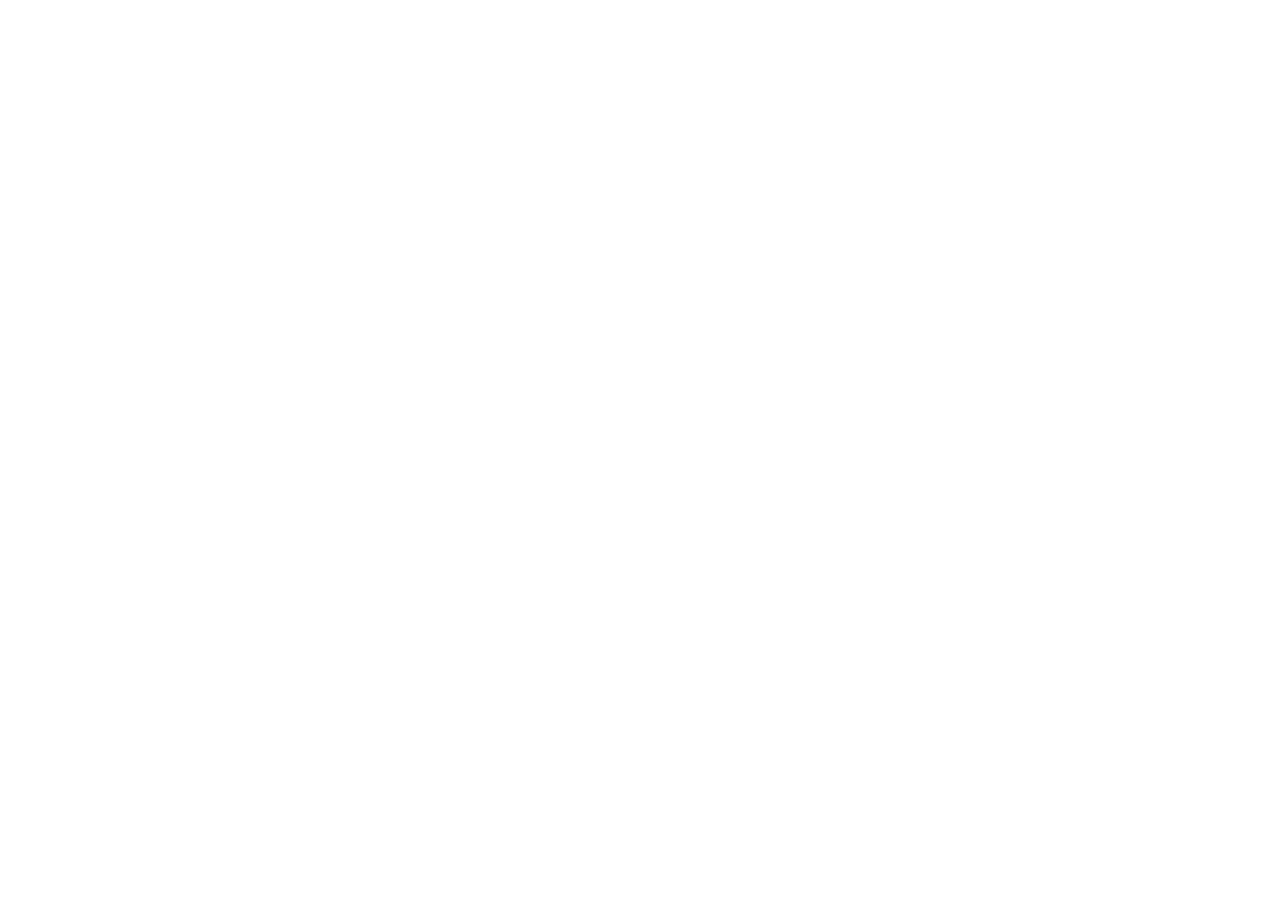
==== blog.html @ 5831b7c8 "index y tema" ====
<!DOCTYPE html>
<html lang="es">
<head>
  <meta charset="UTF-8">
  <meta name="viewport" content="width=device-width, initial-scale=1.0">
  <meta name="description" content="Blog">
  <link rel="stylesheet" href="estilos.css">
  <link rel="shortcut icon" href="/img/favicon.png" type="image/x-icon">
  <title>Blog</title>
</head>
<body>
  
</body>
</html>
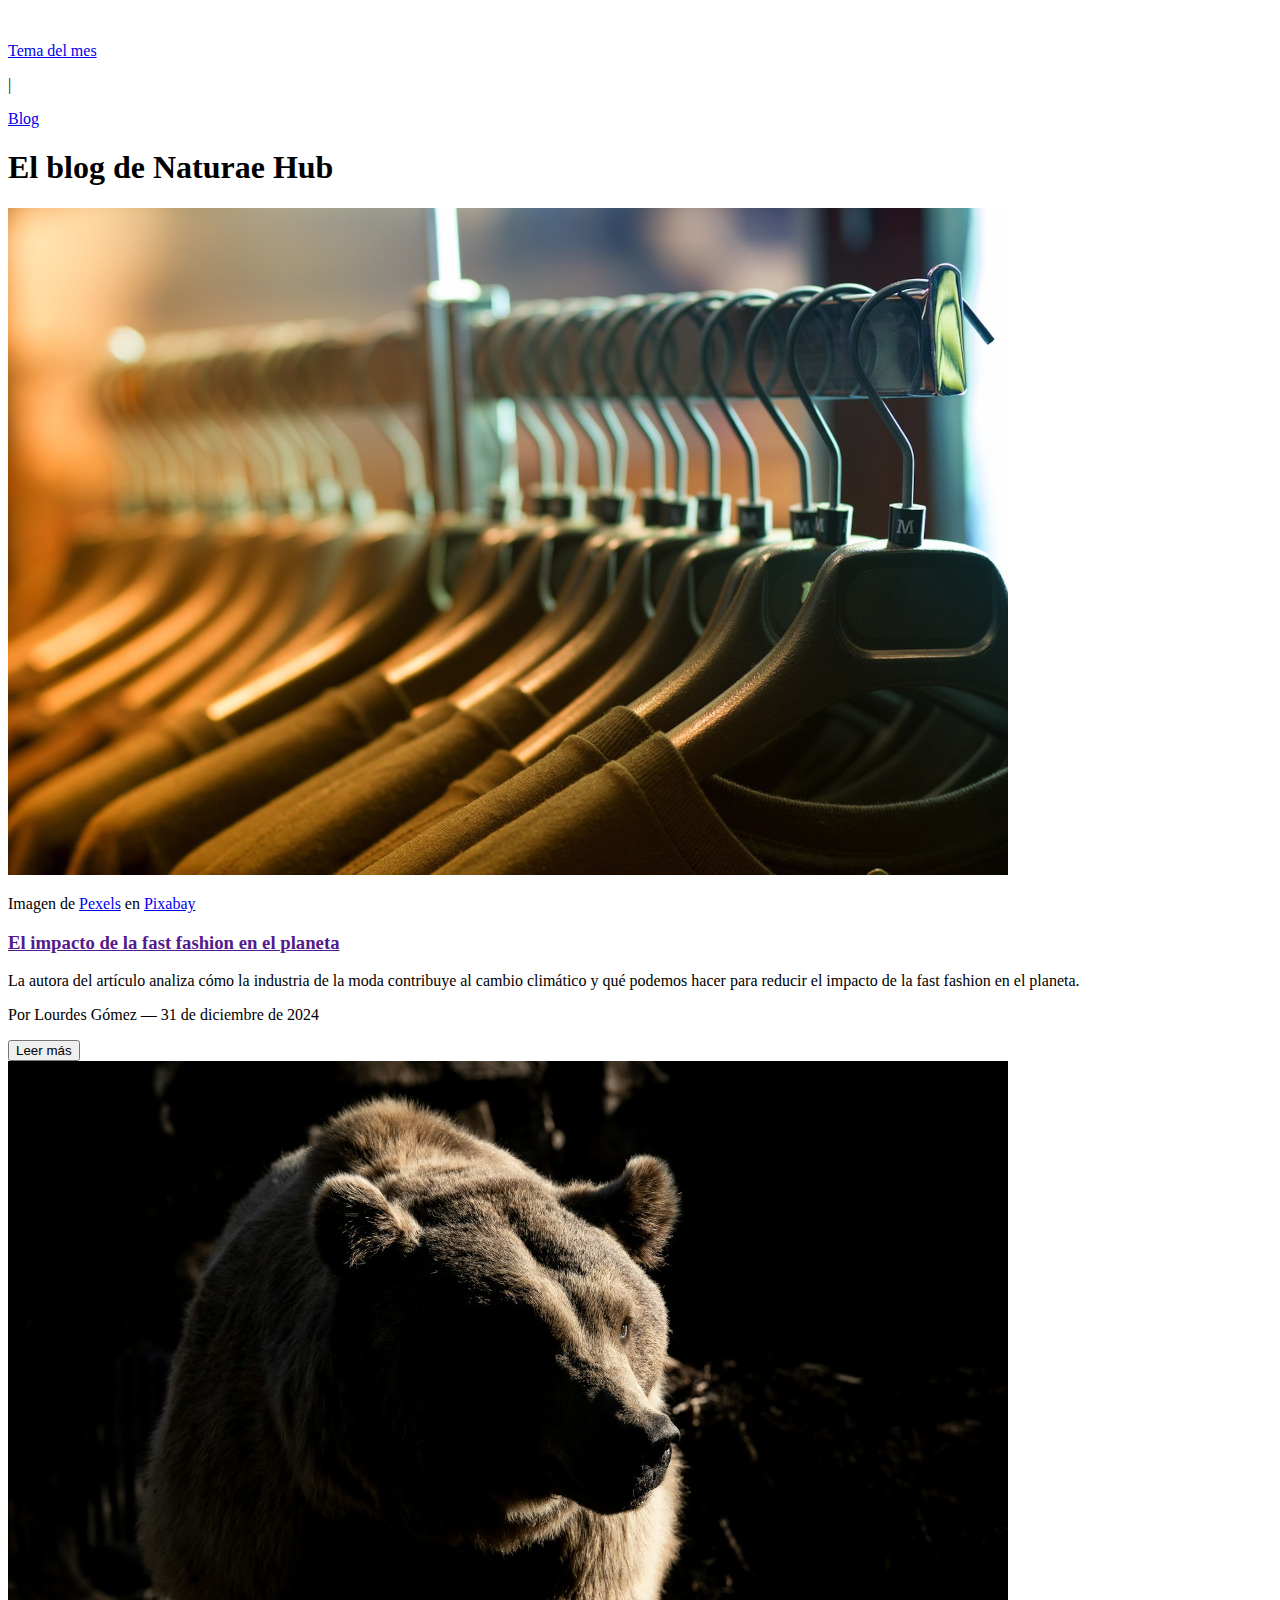
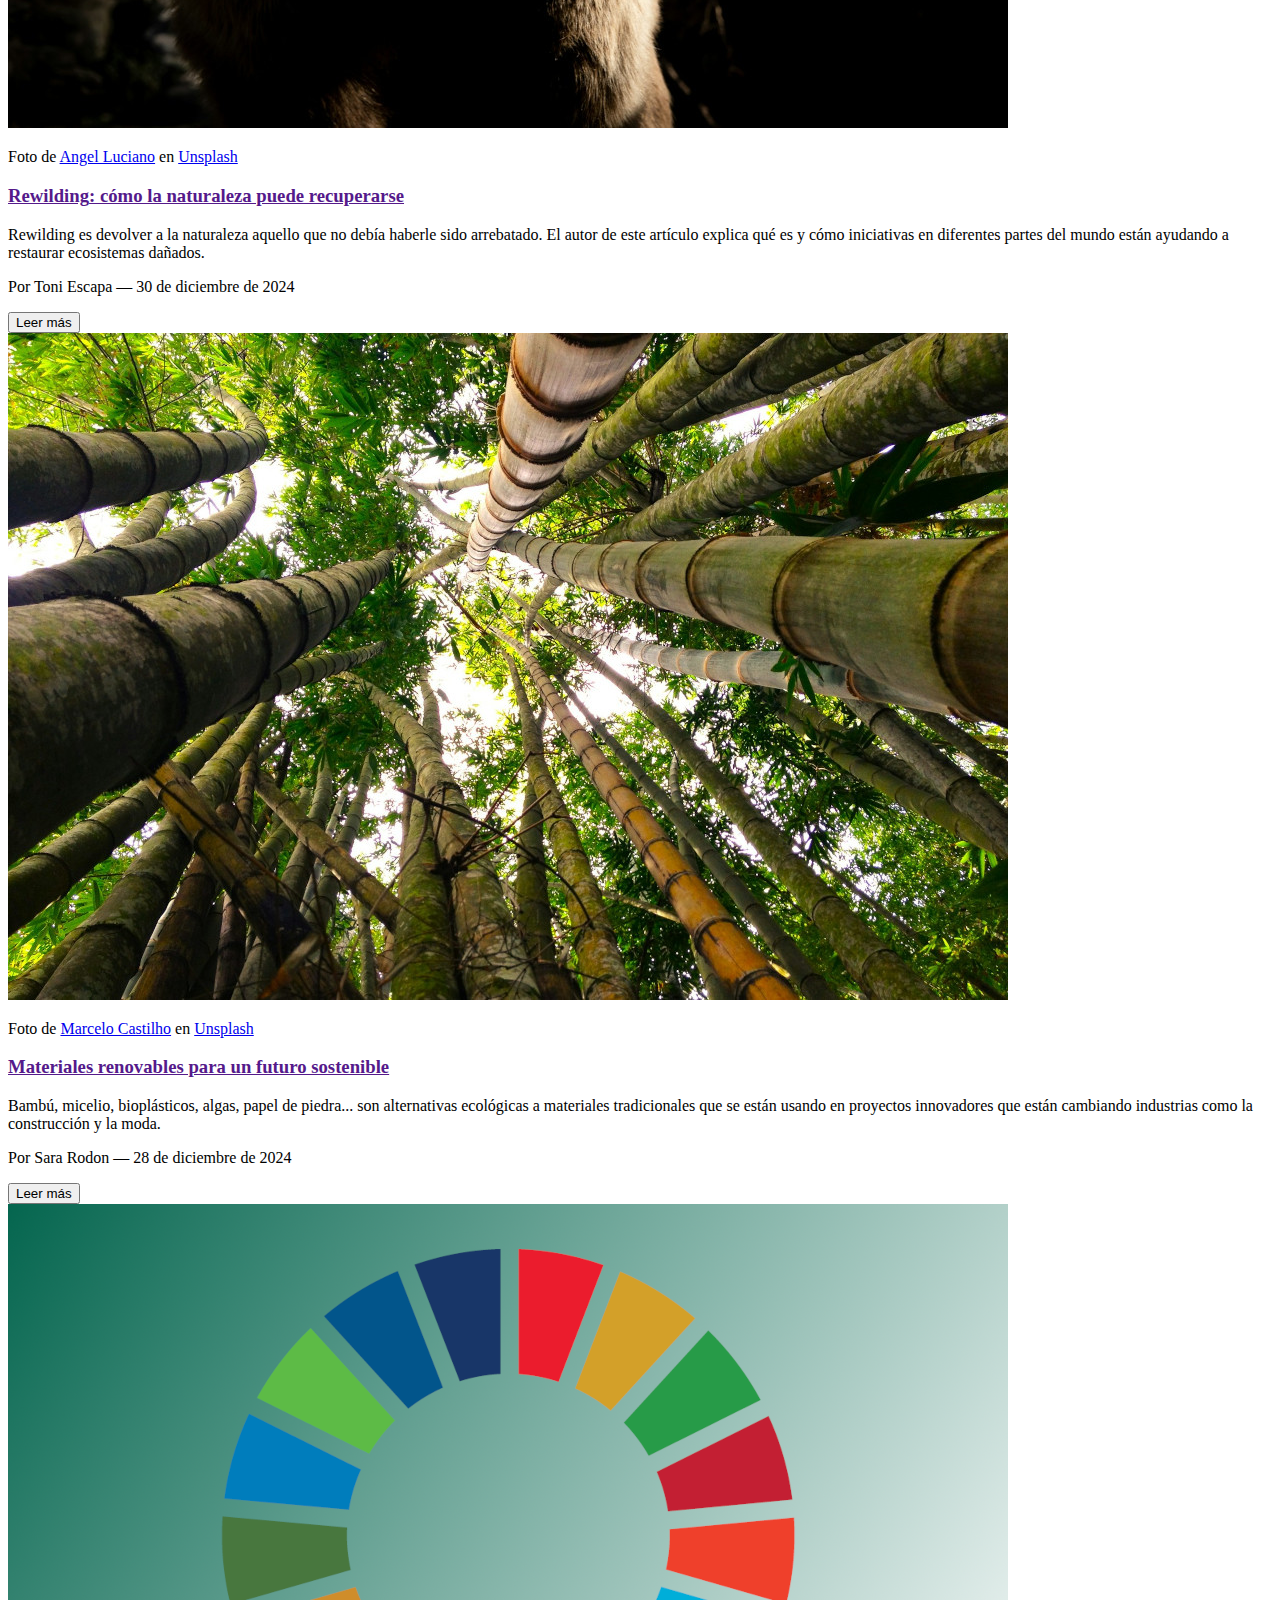
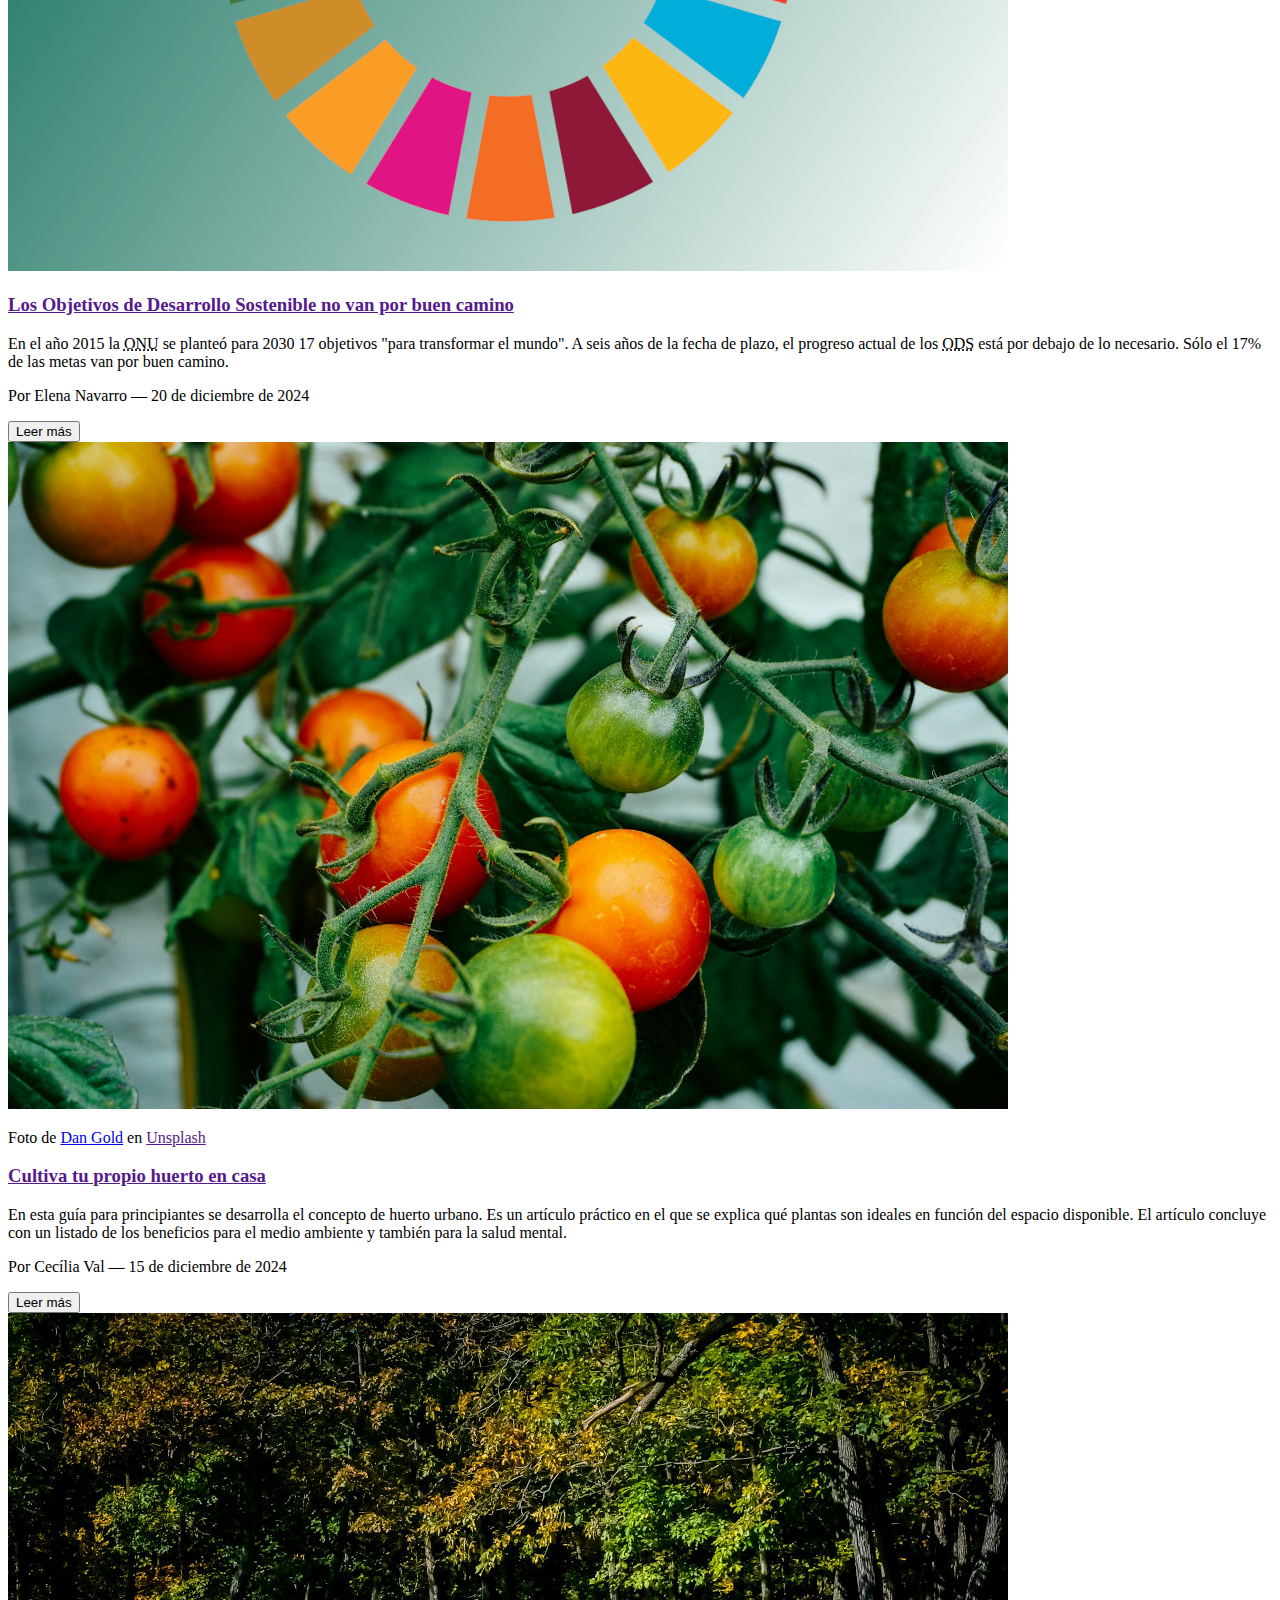
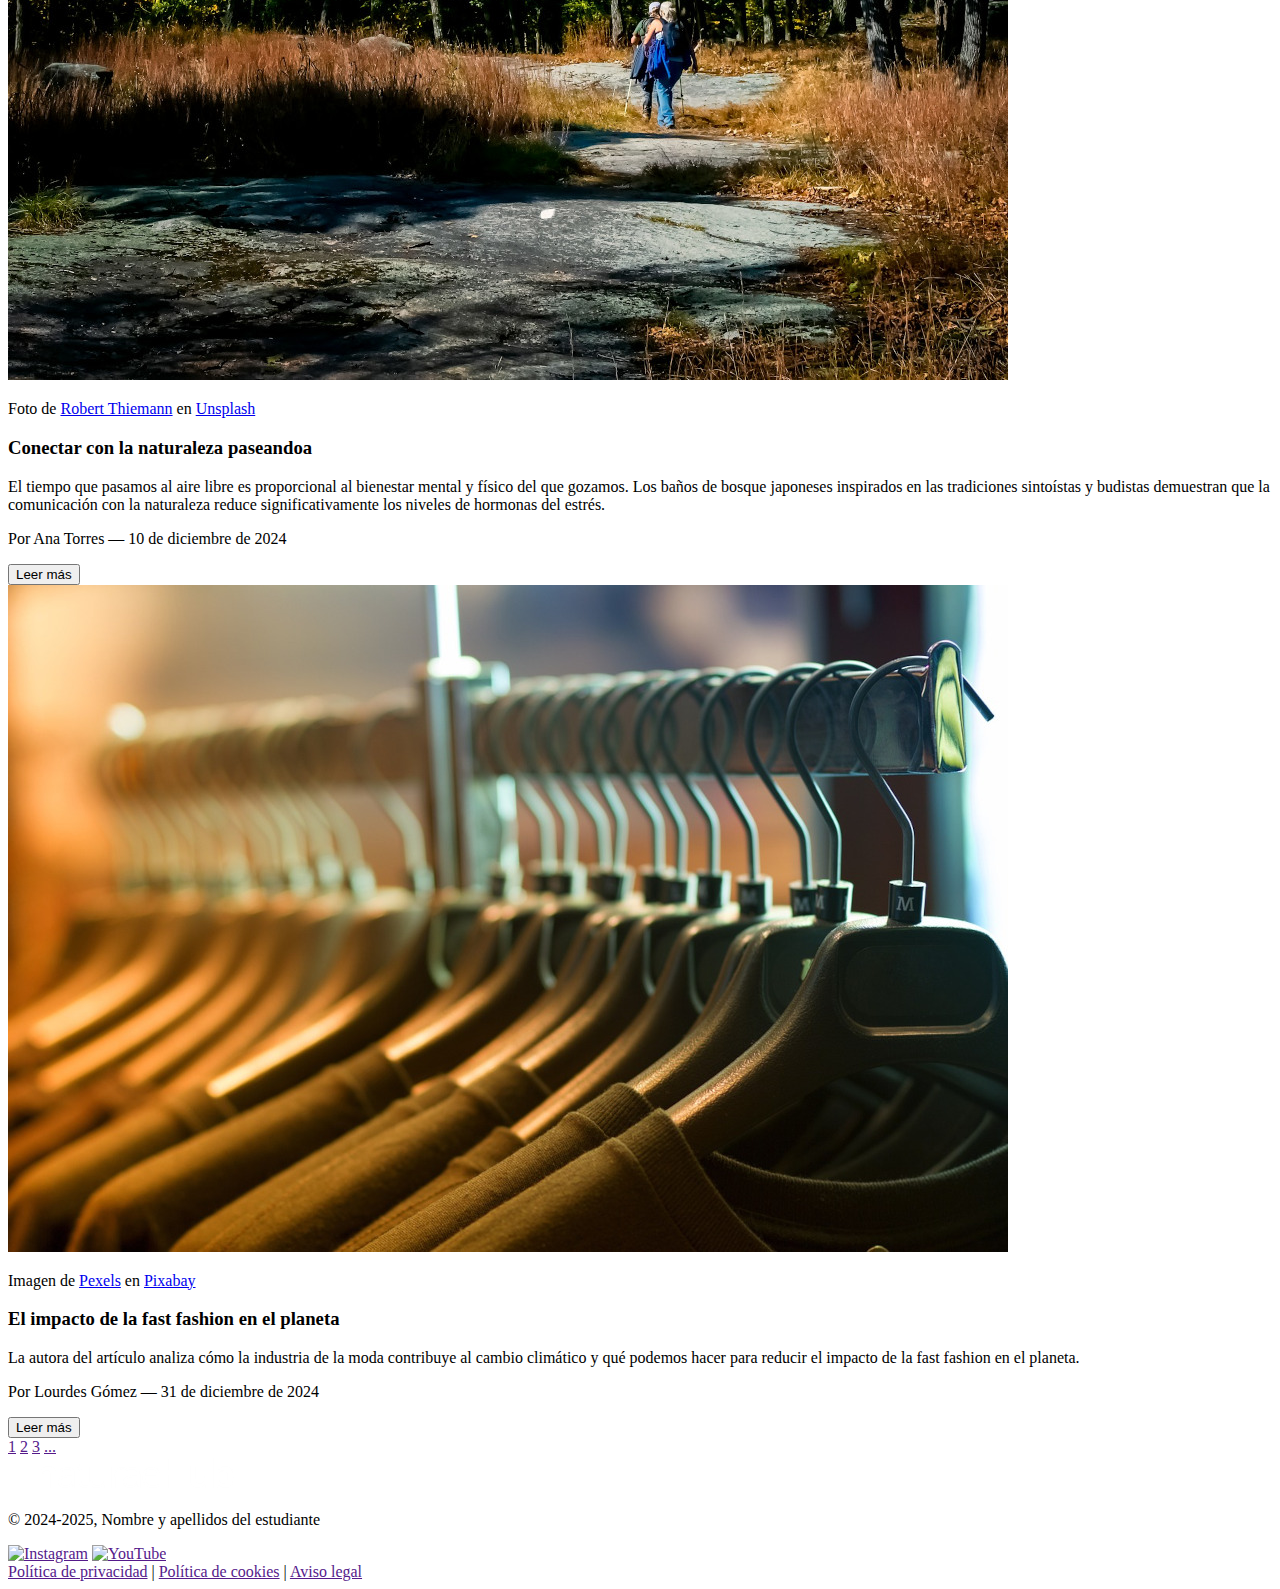
==== commit dece8cd0: "Blog & Post" ====
--- a/blog.html
+++ b/blog.html
@@ -9,6 +9,117 @@
   <title>Blog</title>
 </head>
 <body>
+  <header>
+    <img src="index.html" alt="">
+    <nav>
+      <a href="tema-del-mes.html"><p>Tema del mes</p></a> |
+      <a href="blog.html"><p>Blog</p></a>
+    </nav>
+  </header>
   
+  <main>
+    <h1>El blog de Naturae Hub</h1>
+    <section>
+      <article>
+        <div>
+          <img src="/img/blog-fast-fashion.jpg" alt="Imagen de un perchero de ropa">
+          <p>Imagen de <a href="https://pixabay.com/es/users/pexels-2286921/?utm_source=link-attribution&utm_medium=referral&utm_campaign=image&utm_content=1834650">Pexels</a> en <a href="https://pixabay.com/es//?utm_source=link-attribution&utm_medium=referral&utm_campaign=image&utm_content=1834650">Pixabay</a></p>
+        </div>
+        <h3><a href="">El impacto de la <span>fast fashion</span> en el planeta</a></h3>
+        <p>La autora del artículo analiza cómo la industria de la moda contribuye al cambio climático y qué podemos hacer para reducir el impacto de la fast fashion en el planeta.</p>
+        <p>Por Lourdes Gómez — 31 de diciembre de 2024</p>
+        <button>Leer más</button>
+      </article>
+
+      <article>
+        <div>
+          <img src="/img/blog-oso.jpg" alt="Imagen de un oso">
+          <p>Foto de <a href="https://unsplash.com/@roaming_angel?utm_content=creditCopyText&utm_medium=referral&utm_source=unsplash">Angel Luciano</a> en <a href="https://unsplash.com/photos/brown-grizzly-bear-crawling-in-the-woods-">Unsplash</a></p>
+        </div>
+        <h3><a href=""><span>Rewilding</span>: cómo la naturaleza puede recuperarse</a></h3>
+        <p>Rewilding es devolver a la naturaleza aquello que no debía haberle sido arrebatado. El autor de este artículo explica qué es y cómo iniciativas en diferentes partes del mundo están ayudando a restaurar ecosistemas dañados.</p>
+        <p>Por Toni Escapa — 30 de diciembre de 2024</p>
+        <button>Leer más</button>
+      </article>
+
+      <article>
+        <div>
+          <img src="/img/blog-bambu.jpg" alt="Imagen de bambús">
+          <p>Foto de <a href="https://unsplash.com/@marcelac61?utm_content=creditCopyText&utm_medium=referral&utm_source=unsplash">Marcelo Castilho</a> en <a href="https://unsplash.com/photos/a-group-of-tall-bamboo-trees-in-a-forest-58V7w40BE6g?utm_content=creditCopyText&utm_medium=referral&utm_source=unsplash">Unsplash</a></p>
+        </div>
+        <h3><a href="">Materiales renovables para un futuro sostenible</a></h3>
+        <p>Bambú, micelio, bioplásticos, algas, papel de piedra... son alternativas ecológicas a materiales tradicionales que se están usando en proyectos innovadores que están cambiando industrias como la construcción y la moda.</p>
+        <p>Por Sara Rodon — 28 de diciembre de 2024</p>
+        <button>Leer más</button>
+      </article>
+
+      <article>
+        <div>
+          <img src="/img/blog-ods.png" alt="Imagen de una ruleta de colores">
+        </div>
+        <h3><a href="">Los Objetivos de Desarrollo Sostenible no van por buen camino</a></h3>
+        <p>En el año 2015 la <abbr title="Organización de las Naciones Unidas">ONU</abbr> se planteó para 2030 17 objetivos "para transformar el mundo". A seis años de la fecha de plazo, el progreso actual de los <abbr title="Objetivos de Desarrollo Sostenible">ODS</abbr> está por debajo de lo necesario. Sólo el 17% de las metas van por buen camino.</p>
+        <p>Por Elena Navarro — 20 de diciembre de 2024</p>
+        <button>Leer más</button>
+      </article>
+
+      <article>
+        <div>
+          <img src="/img/blog-huerto.jpg" alt="Imagen de un tomatero">
+          <p>Foto de <a href="https://unsplash.com/@danielcgold?utm_content=creditCopyText&utm_medium=referral&utm_source=unsplash">Dan Gold</a> en <a href="">Unsplash</a></p>
+        </div>
+        <h3><a href="">Cultiva tu propio huerto en casa</a></h3>
+        <p>En esta guía para principiantes se desarrolla el concepto de huerto urbano. Es un artículo práctico en el que se explica qué plantas son ideales en función del espacio disponible. El artículo concluye con un listado de los beneficios para el medio ambiente y también para la salud mental.</p>
+        <p>Por Cecília Val — 15 de diciembre de 2024</p>
+        <button>Leer más</button>
+      </article>
+
+      <article>
+        <div>
+          <img src="/img/blog-caminar.jpg" alt="Imagen de un camino en la naturaleza">
+          <p>Foto de <a href="https://unsplash.com/@rthiemann?utm_content=creditCopyText&utm_medium=referral&utm_source=unsplash">Robert Thiemann</a> en <a href="https://unsplash.com/photos/2-person-walking-on-road-between-green-trees-during-daytime-3bYUmYV397E?utm_content=creditCopyText&utm_medium=referral&utm_source=unsplash">Unsplash</a></p>
+        </div>
+        <h3>Conectar con la naturaleza paseandoa</h3>
+        <p>El tiempo que pasamos al aire libre es proporcional al bienestar mental y físico del que gozamos. Los baños de bosque japoneses inspirados en las tradiciones sintoístas y budistas demuestran que la comunicación con la naturaleza reduce significativamente los niveles de hormonas del estrés.</p>
+        <p>Por Ana Torres — 10 de diciembre de 2024</p>
+        <button>Leer más</button>
+      </article>
+
+      <article>
+        <div>
+          <img src="/img/blog-fast-fashion.jpg" alt="">
+          <p>Imagen de <a href="https://pixabay.com/es/users/pexels-2286921/?utm_source=link-attribution&utm_medium=referral&utm_campaign=image&utm_content=1834650">Pexels</a> en <a href="https://pixabay.com/es//?utm_source=link-attribution&utm_medium=referral&utm_campaign=image&utm_content=1834650">Pixabay</a></p>
+        </div>
+        <h3>El impacto de la <span>fast fashion</span> en el planeta</h3>
+        <p>La autora del artículo analiza cómo la industria de la moda contribuye al cambio climático y qué podemos hacer para reducir el impacto de la fast fashion en el planeta.</p>
+        <p>Por Lourdes Gómez — 31 de diciembre de 2024</p>
+        <button>Leer más</button>
+      </article>
+    </section>
+  </main>
+
+
+  <div>
+    <a href="">1</a>
+    <a href="">2</a>
+    <a href="">3</a>
+    <a href="">...</a>
+  </div>
+
+  <footer class="footer">
+    <div class="footer-left">
+      <img src="img/logotip-n.svg" alt="">
+      <p>© 2024-2025, Nombre y apellidos del estudiante</p>
+    </div>
+    <div class="footer-social">
+      <a href=""><img src="instagram-icon.svg" alt="Instagram"></a>
+      <a href=""><img src="youtube-icon.svg" alt="YouTube"></a>
+    </div>
+    <div class="footer-right">
+      <a href="">Política de privacidad</a> |
+      <a href="">Política de cookies</a> |
+      <a href="">Aviso legal</a>
+    </div>
+  </footer>
 </body>
 </html>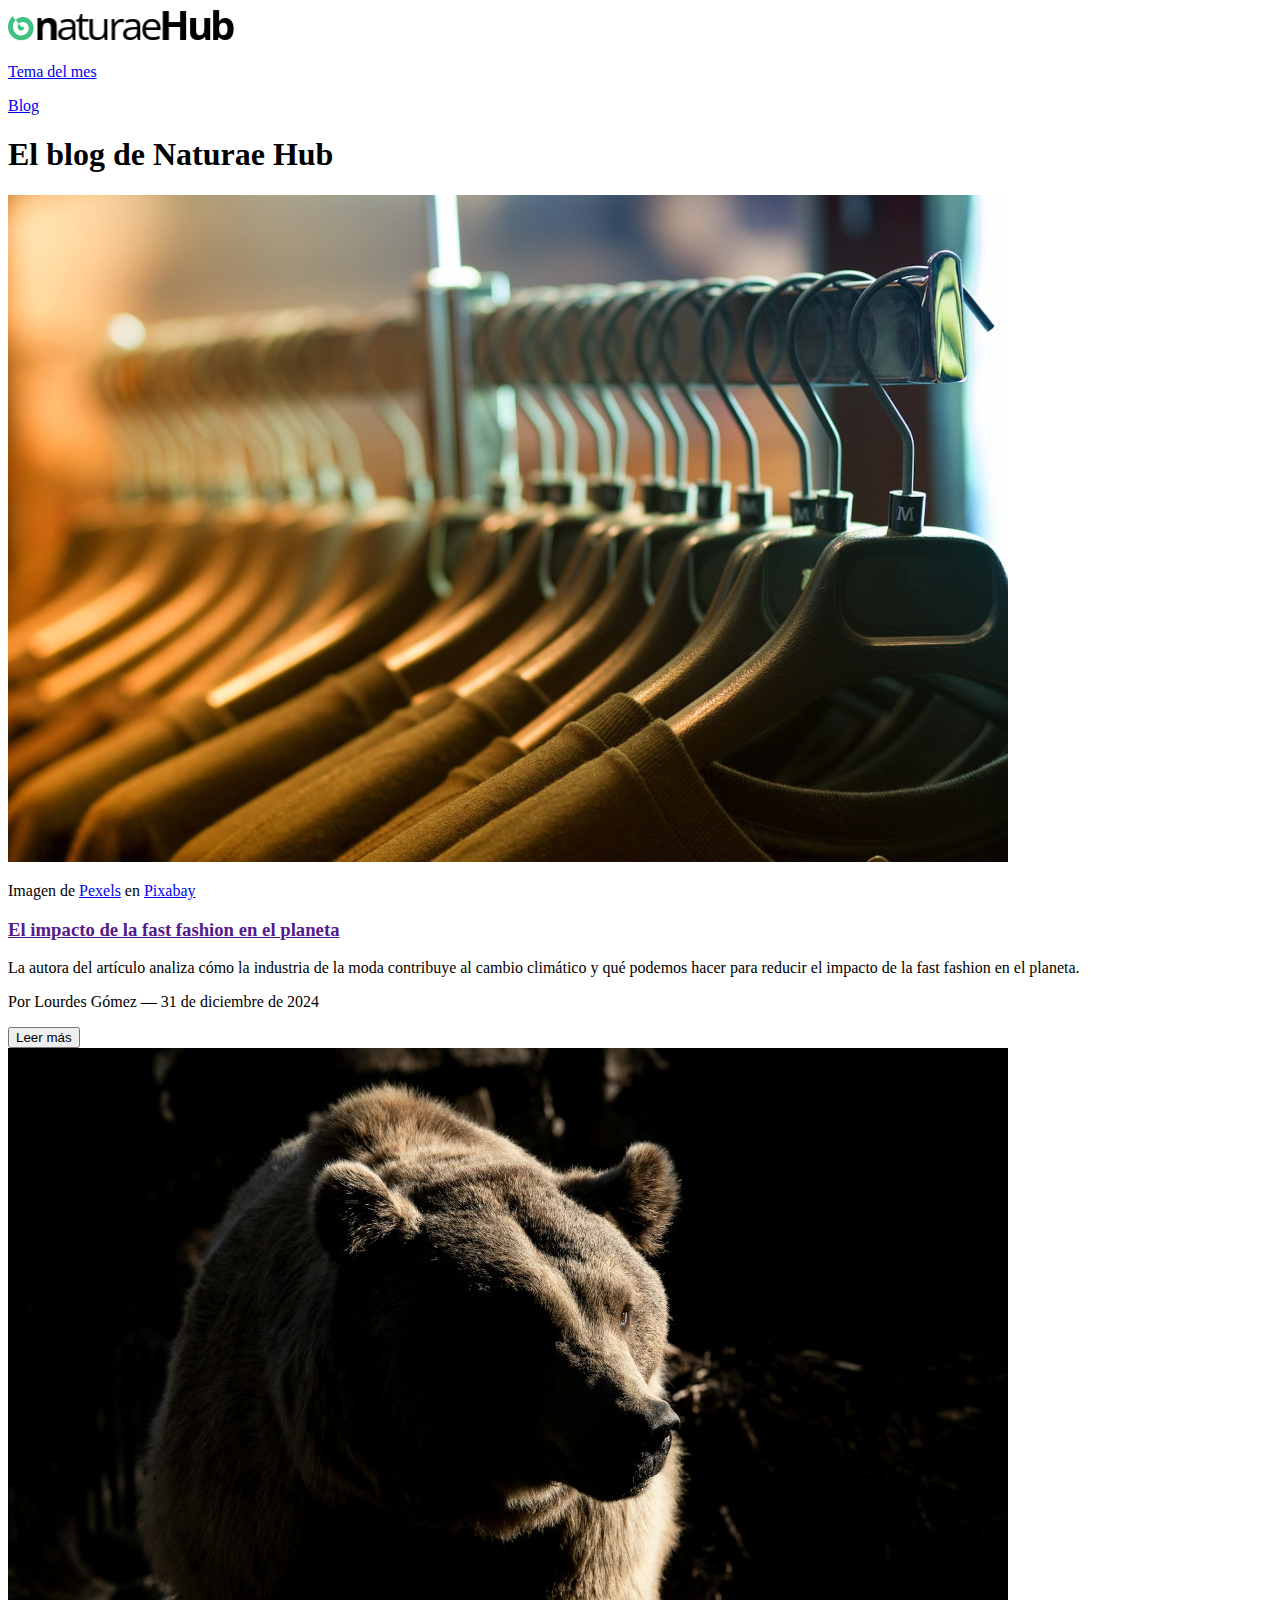
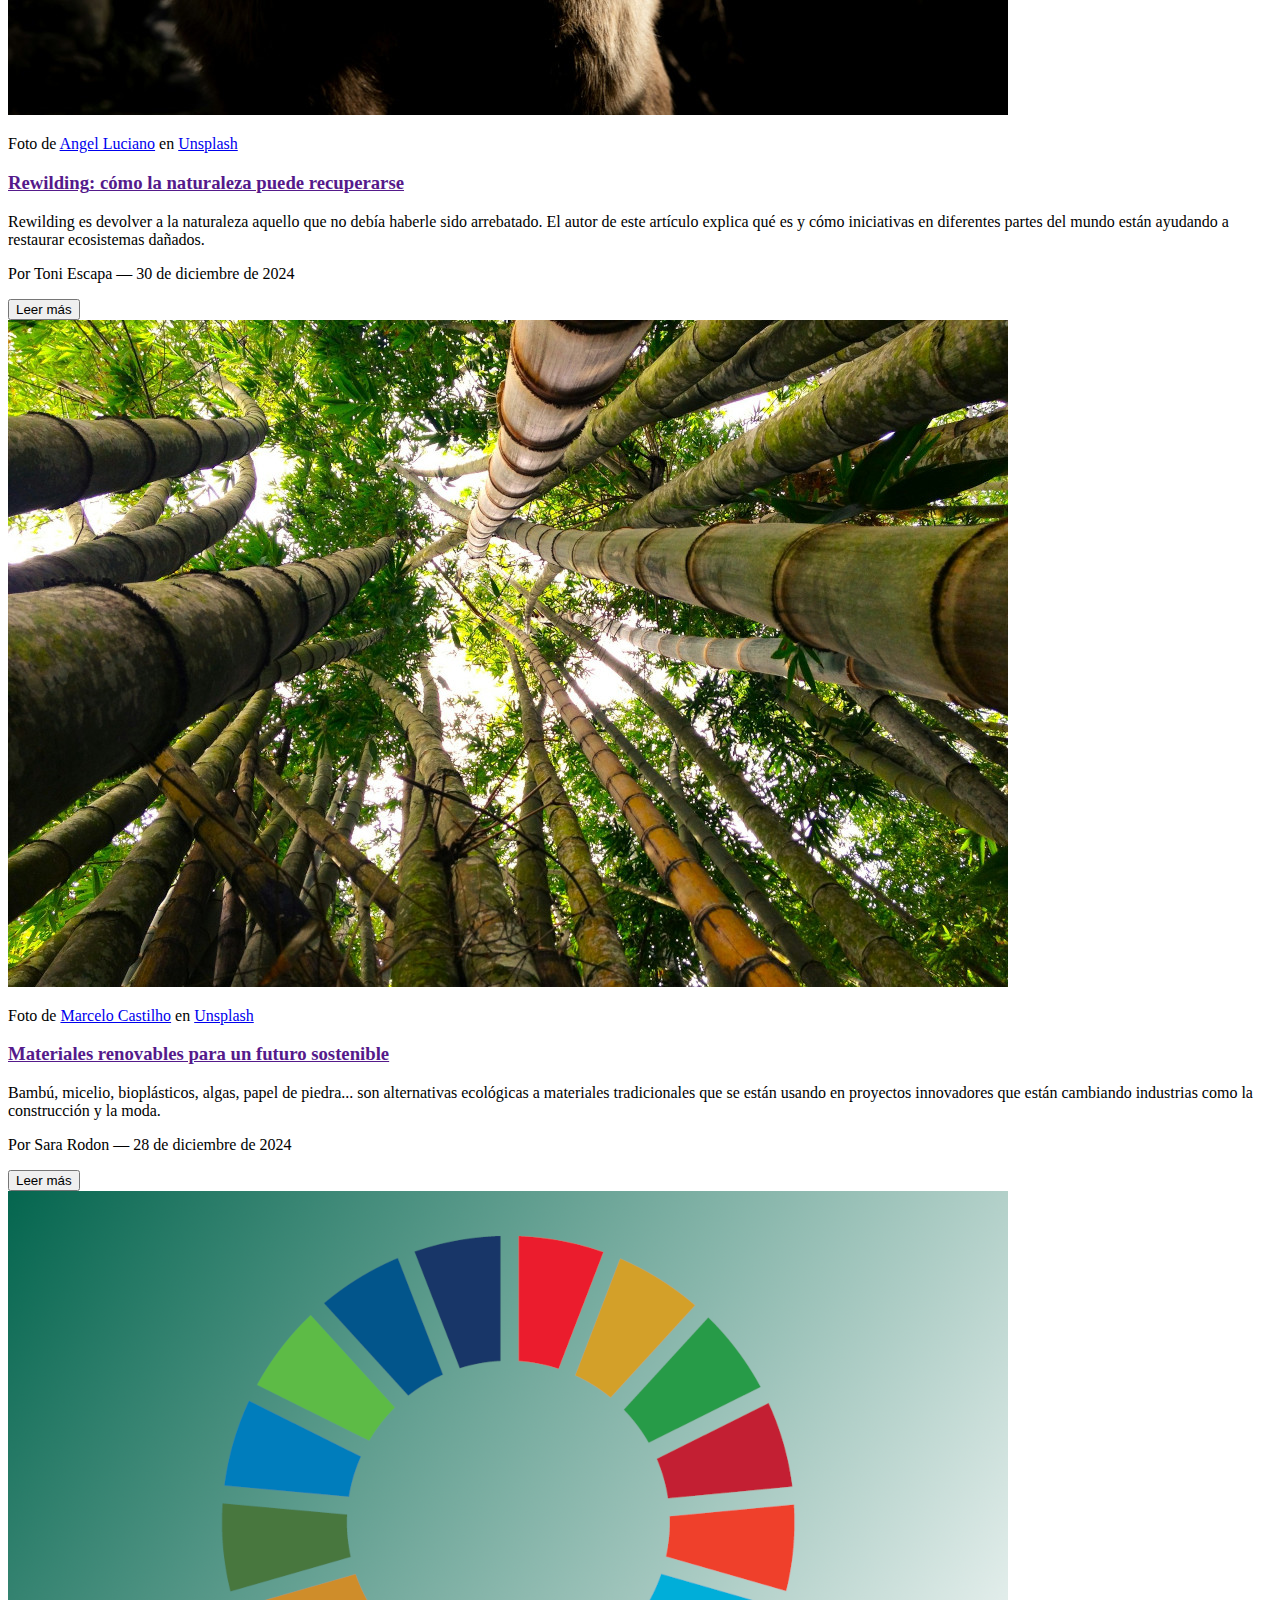
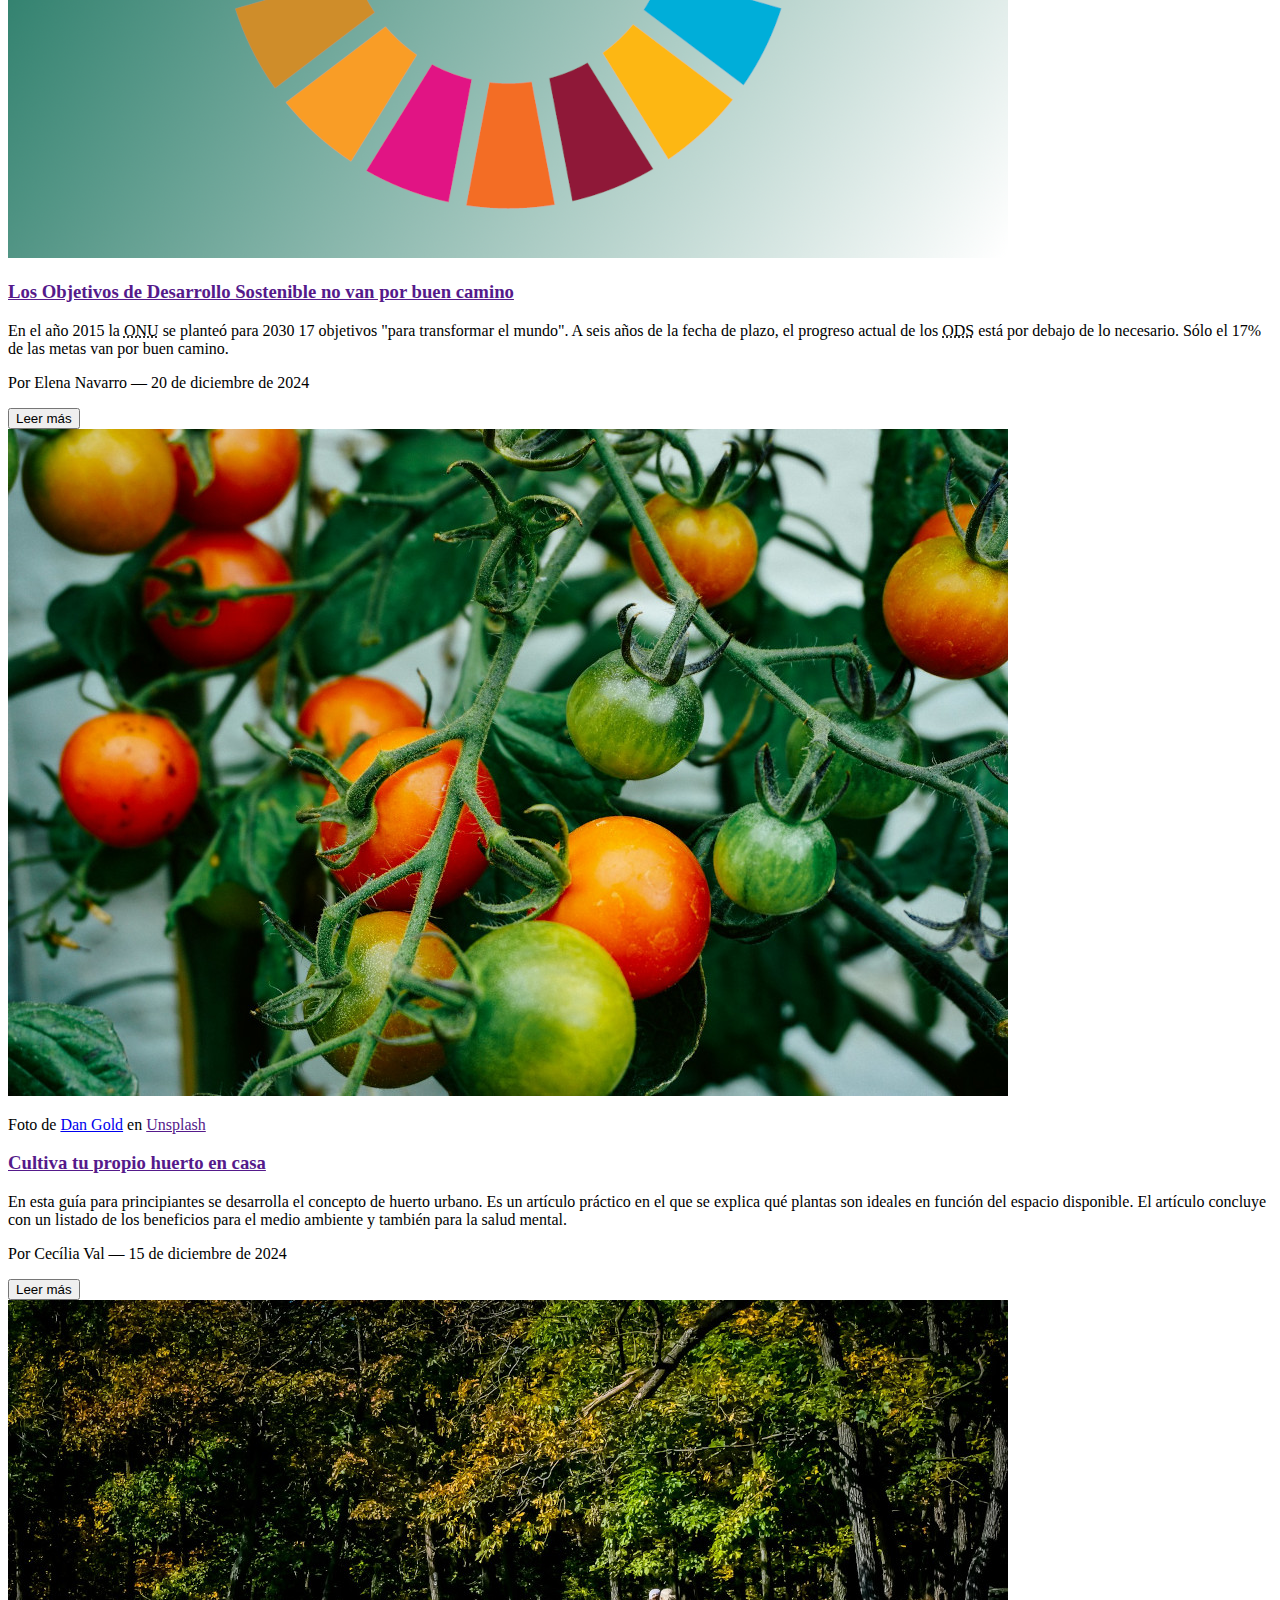
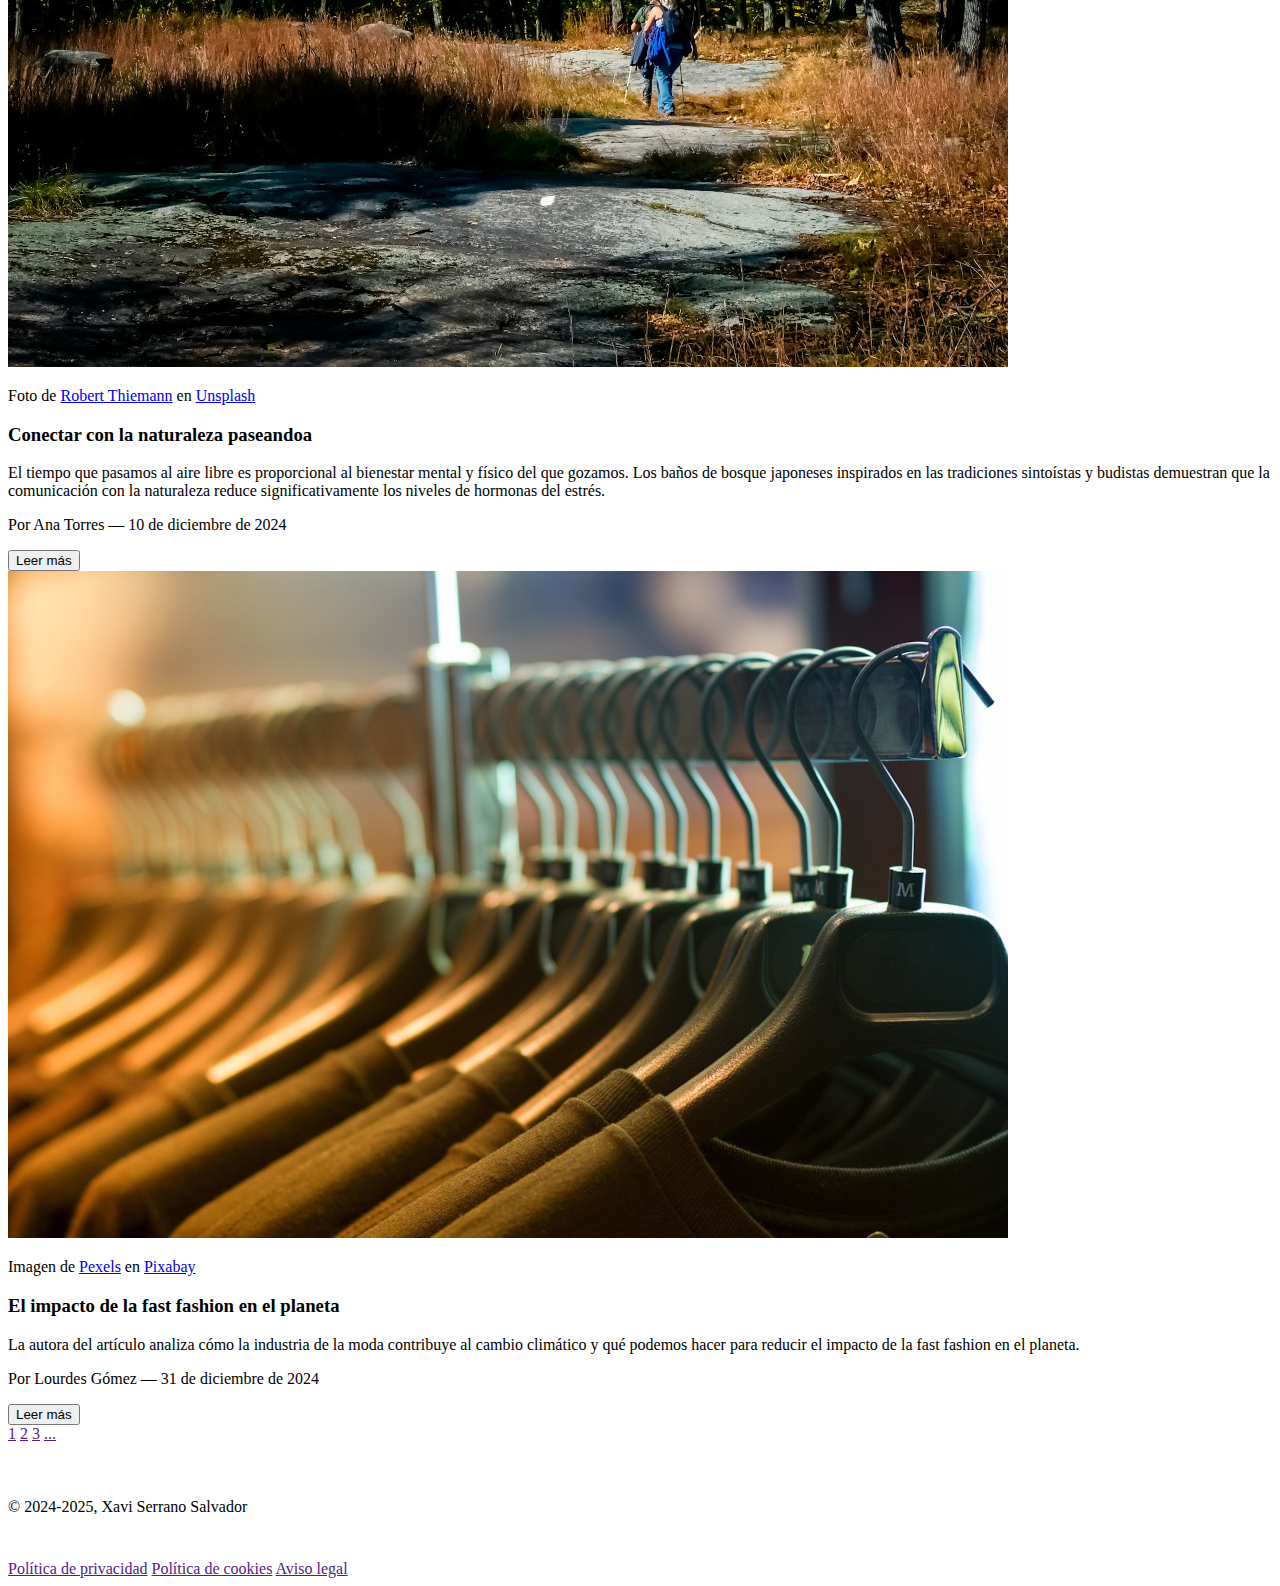
==== commit a5daaade: "tema-del-mes css" ====
--- a/blog.html
+++ b/blog.html
@@ -10,9 +10,9 @@
 </head>
 <body>
   <header>
-    <img src="index.html" alt="">
+    <a href="index.html"><img src="img/logotip.svg" alt="Logo de naturaeHub"></a>
     <nav>
-      <a href="tema-del-mes.html"><p>Tema del mes</p></a> |
+      <a href="tema-del-mes.html" class="tema"><p>Tema del mes</p></a>
       <a href="blog.html"><p>Blog</p></a>
     </nav>
   </header>
@@ -109,16 +109,18 @@
   <footer class="footer">
     <div class="footer-left">
       <img src="img/logotip-n.svg" alt="">
-      <p>© 2024-2025, Nombre y apellidos del estudiante</p>
-    </div>
-    <div class="footer-social">
-      <a href=""><img src="instagram-icon.svg" alt="Instagram"></a>
-      <a href=""><img src="youtube-icon.svg" alt="YouTube"></a>
+      <p>© 2024-2025, Xavi Serrano Salvador</p>
     </div>
     <div class="footer-right">
-      <a href="">Política de privacidad</a> |
-      <a href="">Política de cookies</a> |
-      <a href="">Aviso legal</a>
+      <div class="footer-social">    
+        <a href=""><img src="img/instagram.svg" alt="Instagram"></a>
+        <a href=""><img src="img/youtube.svg" alt="YouTube"></a>
+      </div>
+      <div class="footer-politics">
+        <a href="">Política de privacidad</a>
+        <a href="">Política de cookies</a>
+        <a href="">Aviso legal</a>
+      </div>
     </div>
   </footer>
 </body>
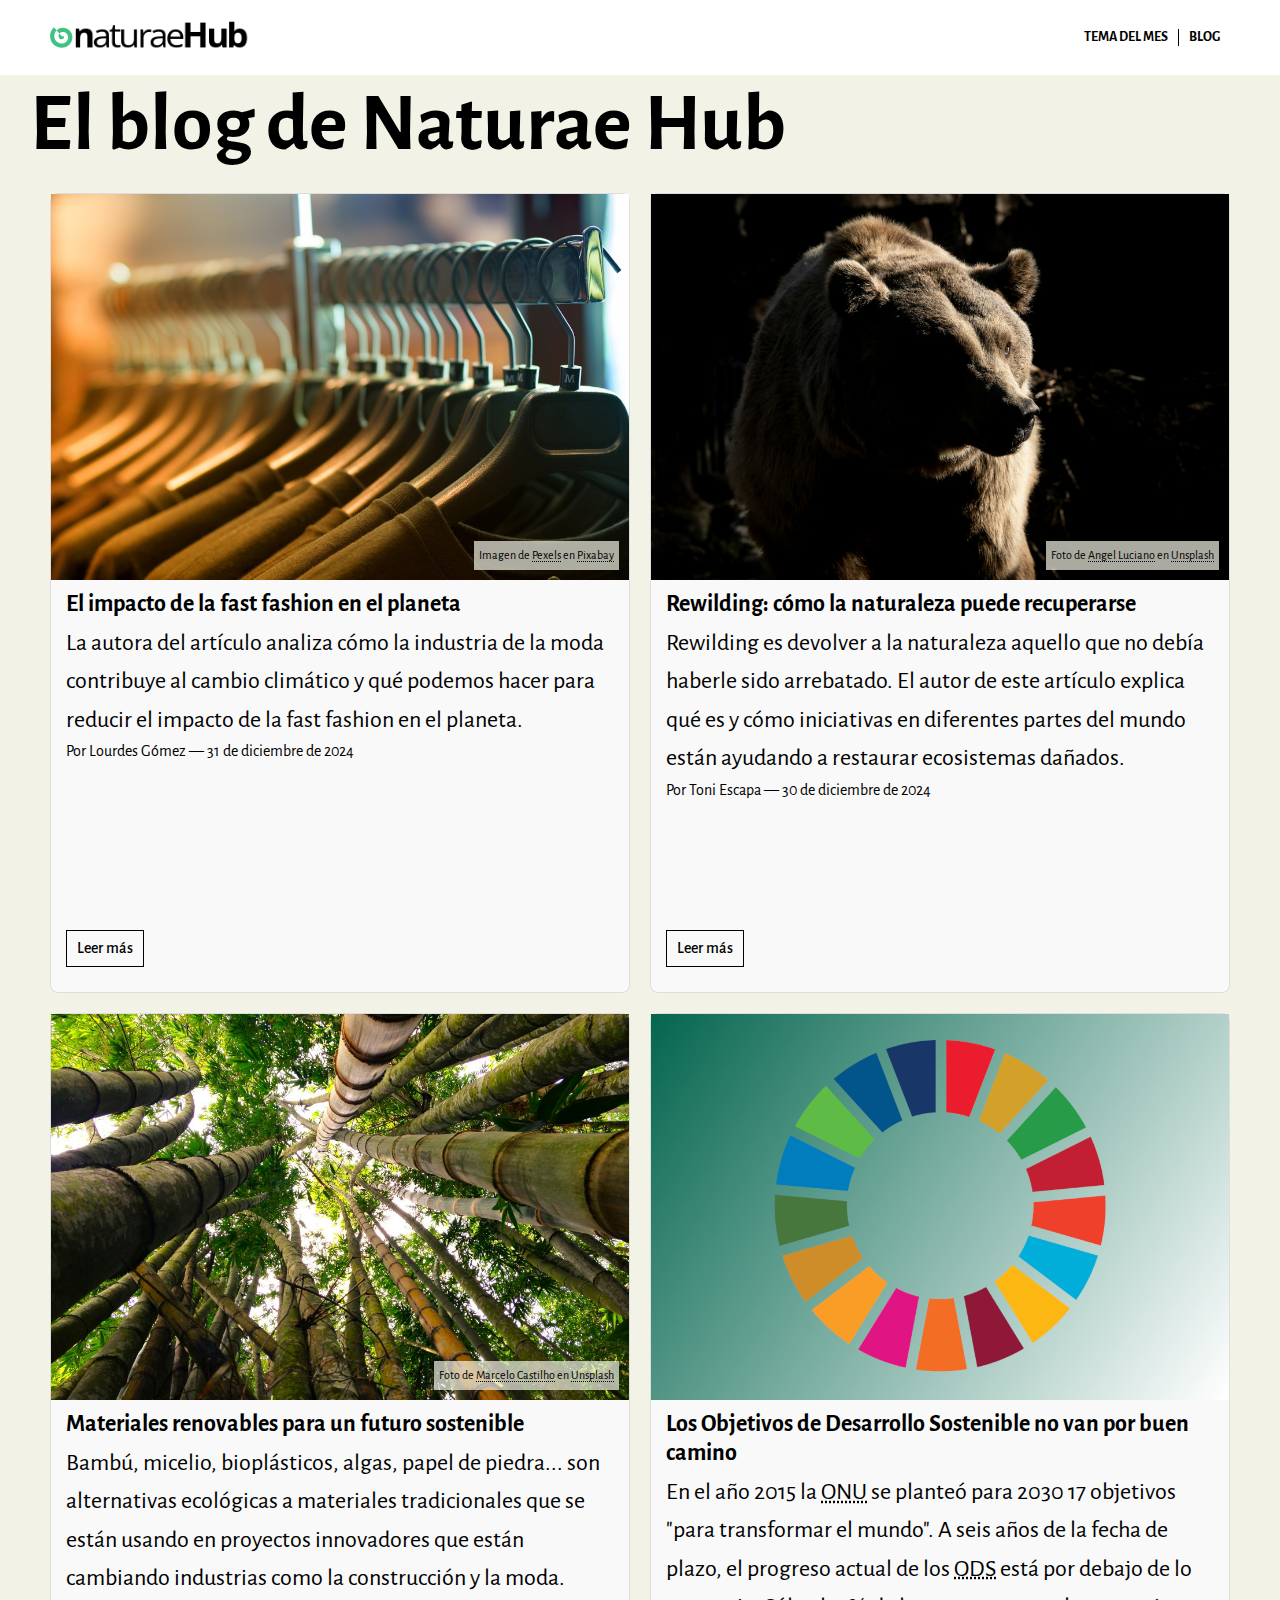
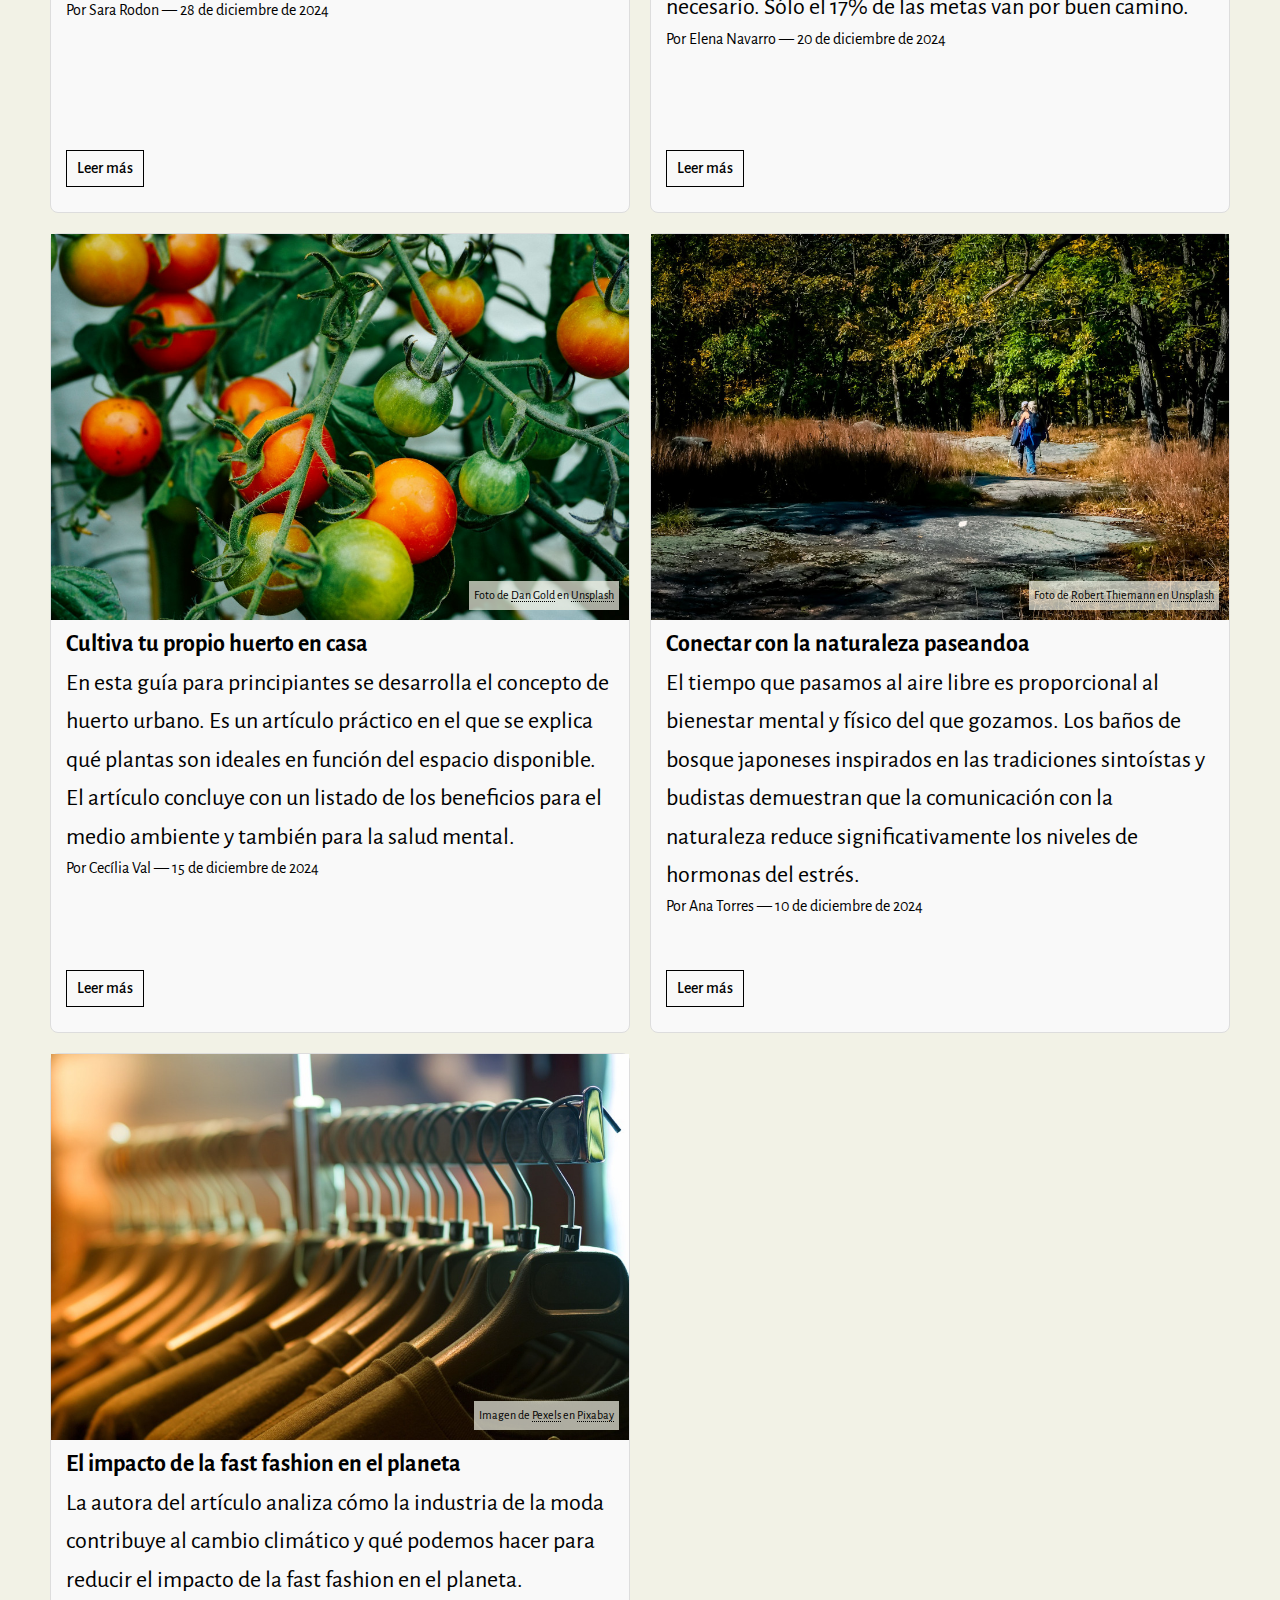
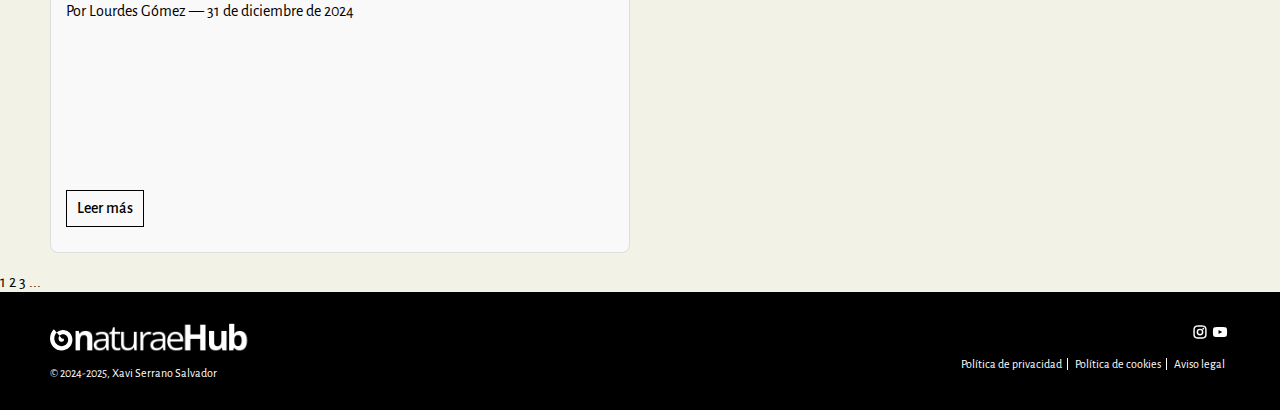
==== commit cde836c6: "Tema-mes & blog css" ====
--- a/blog.html
+++ b/blog.html
@@ -4,7 +4,10 @@
   <meta charset="UTF-8">
   <meta name="viewport" content="width=device-width, initial-scale=1.0">
   <meta name="description" content="Blog">
-  <link rel="stylesheet" href="estilos.css">
+  <link rel="stylesheet" href="css/estilos.css">
+  <link rel="preconnect" href="https://fonts.googleapis.com">
+  <link rel="preconnect" href="https://fonts.gstatic.com" crossorigin>
+  <link href="https://fonts.googleapis.com/css2?family=Alegreya+Sans:ital,wght@0,100;0,300;0,400;0,500;0,700;0,800;0,900;1,100;1,300;1,400;1,500;1,700;1,800;1,900&display=swap" rel="stylesheet">
   <link rel="shortcut icon" href="/img/favicon.png" type="image/x-icon">
   <title>Blog</title>
 </head>
@@ -17,7 +20,7 @@
     </nav>
   </header>
   
-  <main>
+  <main class="content-blog">
     <h1>El blog de Naturae Hub</h1>
     <section>
       <article>
@@ -27,8 +30,8 @@
         </div>
         <h3><a href="">El impacto de la <span>fast fashion</span> en el planeta</a></h3>
         <p>La autora del artículo analiza cómo la industria de la moda contribuye al cambio climático y qué podemos hacer para reducir el impacto de la fast fashion en el planeta.</p>
-        <p>Por Lourdes Gómez — 31 de diciembre de 2024</p>
-        <button>Leer más</button>
+        <p class="autora">Por Lourdes Gómez — 31 de diciembre de 2024</p>
+        <button><a href="">Leer más</a></button>
       </article>
 
       <article>
@@ -38,8 +41,8 @@
         </div>
         <h3><a href=""><span>Rewilding</span>: cómo la naturaleza puede recuperarse</a></h3>
         <p>Rewilding es devolver a la naturaleza aquello que no debía haberle sido arrebatado. El autor de este artículo explica qué es y cómo iniciativas en diferentes partes del mundo están ayudando a restaurar ecosistemas dañados.</p>
-        <p>Por Toni Escapa — 30 de diciembre de 2024</p>
-        <button>Leer más</button>
+        <p class="autora">Por Toni Escapa — 30 de diciembre de 2024</p>
+        <button><a href="">Leer más</a></button>
       </article>
 
       <article>
@@ -49,8 +52,8 @@
         </div>
         <h3><a href="">Materiales renovables para un futuro sostenible</a></h3>
         <p>Bambú, micelio, bioplásticos, algas, papel de piedra... son alternativas ecológicas a materiales tradicionales que se están usando en proyectos innovadores que están cambiando industrias como la construcción y la moda.</p>
-        <p>Por Sara Rodon — 28 de diciembre de 2024</p>
-        <button>Leer más</button>
+        <p class="autora">Por Sara Rodon — 28 de diciembre de 2024</p>
+        <button><a href="">Leer más</a></button>
       </article>
 
       <article>
@@ -59,8 +62,8 @@
         </div>
         <h3><a href="">Los Objetivos de Desarrollo Sostenible no van por buen camino</a></h3>
         <p>En el año 2015 la <abbr title="Organización de las Naciones Unidas">ONU</abbr> se planteó para 2030 17 objetivos "para transformar el mundo". A seis años de la fecha de plazo, el progreso actual de los <abbr title="Objetivos de Desarrollo Sostenible">ODS</abbr> está por debajo de lo necesario. Sólo el 17% de las metas van por buen camino.</p>
-        <p>Por Elena Navarro — 20 de diciembre de 2024</p>
-        <button>Leer más</button>
+        <p class="autora">Por Elena Navarro — 20 de diciembre de 2024</p>
+        <button><a href="">Leer más</a></button>
       </article>
 
       <article>
@@ -70,8 +73,8 @@
         </div>
         <h3><a href="">Cultiva tu propio huerto en casa</a></h3>
         <p>En esta guía para principiantes se desarrolla el concepto de huerto urbano. Es un artículo práctico en el que se explica qué plantas son ideales en función del espacio disponible. El artículo concluye con un listado de los beneficios para el medio ambiente y también para la salud mental.</p>
-        <p>Por Cecília Val — 15 de diciembre de 2024</p>
-        <button>Leer más</button>
+        <p class="autora">Por Cecília Val — 15 de diciembre de 2024</p>
+        <button><a href="">Leer más</a></button>
       </article>
 
       <article>
@@ -81,8 +84,8 @@
         </div>
         <h3>Conectar con la naturaleza paseandoa</h3>
         <p>El tiempo que pasamos al aire libre es proporcional al bienestar mental y físico del que gozamos. Los baños de bosque japoneses inspirados en las tradiciones sintoístas y budistas demuestran que la comunicación con la naturaleza reduce significativamente los niveles de hormonas del estrés.</p>
-        <p>Por Ana Torres — 10 de diciembre de 2024</p>
-        <button>Leer más</button>
+        <p class="autora">Por Ana Torres — 10 de diciembre de 2024</p>
+        <button><a href="">Leer más</a></button>
       </article>
 
       <article>
@@ -92,8 +95,8 @@
         </div>
         <h3>El impacto de la <span>fast fashion</span> en el planeta</h3>
         <p>La autora del artículo analiza cómo la industria de la moda contribuye al cambio climático y qué podemos hacer para reducir el impacto de la fast fashion en el planeta.</p>
-        <p>Por Lourdes Gómez — 31 de diciembre de 2024</p>
-        <button>Leer más</button>
+        <p class="autora">Por Lourdes Gómez — 31 de diciembre de 2024</p>
+        <button><a href="">Leer más</a></button>
       </article>
     </section>
   </main>
--- a/css/estilos.css
+++ b/css/estilos.css
@@ -0,0 +1,671 @@
+:root {
+  --var-negro: rgb(0, 0, 0);
+  --var-blanco: rgb(255, 255, 255);
+  --var-verde: rgb(64, 195, 130);
+  --var-beige: rgb(242, 242, 230);
+  --var-beige-modificado: rgba(242, 242, 230, 0.7);
+}
+
+
+
+*, *::before, *::after {
+  padding: 0;
+  margin: 0;
+  box-sizing: border-box;
+  font-family: "Alegreya Sans";
+}
+
+body {
+  background-color: var(--var-beige);
+}
+
+
+span {
+  font-weight: bold;
+}
+
+a {
+  text-decoration: none;
+  color: var(--var-negro);
+}
+
+a::after {
+  text-decoration: none;
+}
+
+.background-section-2 {
+  background-image: url(/img/post-fast-fashion.jpg);
+}
+
+footer {
+  background: black;
+  width: 100%;
+}
+
+header {
+  display: flex;
+  padding-inline: 50px;
+  justify-content: space-between;
+  align-items: center;
+  padding: 20px 50px;
+  background-color: var(--var-blanco);
+  width: 100%;
+}
+
+img {
+  width: fit-content;
+  width: 200px;
+}
+
+nav {
+  display: flex;
+}
+
+nav a {
+  font-size: 14px;
+  text-transform: uppercase;
+  padding-inline: 10px;
+  transition: all .2s ease-in-out;
+  font-weight: 600;
+}
+
+.tema {
+  border-right: 1px solid;
+}
+
+nav a:hover {
+  color: var(--var-verde);
+}
+
+
+.text {
+  text-align: center;
+  display: flex;
+  flex-direction: column;
+  gap: 48px;
+  margin-top: -12px;  
+}
+
+h1 { 
+  font-size: 82px;
+}
+
+.subtitulo {
+  font-size: 48px;
+}
+
+.background-section-index {
+  position: relative;
+  background-image: url(/img/hero-image-home.jpg);
+  display: flex;
+  align-items: center;
+  justify-content: center;
+  background-size: cover;
+  height: 525px;
+  background-position: center;
+  flex-direction: column;
+  color: var(--var-blanco);
+}
+
+.font {
+  position: absolute;
+  right: 15px;
+  bottom: 15px;
+  color: var(--var-negro);
+  background-color: var(--var-beige-modificado);
+  padding: 10px;
+  font-size: 14px;
+}
+
+p a {
+  border-bottom: 1px dotted;
+}
+
+p a:hover {
+  border-bottom: 1px solid;
+}
+
+main {
+  width: 1140px;
+  margin: auto;
+}
+
+h2 {
+  padding-block: 50px 35px;
+  font-size: 40px;
+}
+
+.intro {
+  display: flex;
+  padding-bottom: 100px;
+  gap: 115px;
+}
+
+main p {
+  line-height: 1.6;
+  font-size: 24px;
+}
+
+.first-article {
+  width: 60%;
+}
+
+.form-article {
+  margin-top: 135px;
+  width: 40%;
+}
+
+form {
+  display: flex;
+  flex-direction: column;
+  gap: 10px;
+  margin-top: 20px;
+}
+
+form label {
+  font-size: 16px;
+  margin: 0;
+}
+
+form input {
+  outline: none;
+  border: none;
+  padding: 10px;
+}
+
+.form-article .politica-privacidad {
+  font-size: 14px;
+}
+
+form div {
+  display: flex;
+  align-items: center;
+  gap: 3px;
+  justify-content: start;
+}
+
+input[type=submit] {
+  background-color: transparent;
+  border: 1px solid var(--var-negro);
+  display: block;
+  font-size: 18px;
+  width: 100px;
+  padding-block: 5px;
+}
+
+
+.historias p {
+  padding-right: 30px;
+}
+
+.historias article {
+  display: flex;
+  flex-direction: row;
+  justify-content: space-between;
+  gap: 30px;
+  padding-bottom: 100px;
+}
+
+.bloque {
+  position: relative;
+  margin-top: 35px;
+  background-color: var(--var-blanco);
+  padding: 20px;
+  width: 350px;
+  height: auto;
+}
+
+.bloque p {
+  line-height: 1.6;
+  font-size: 20px;
+  margin-top: 20px;
+  padding-right: 18px;
+  margin-bottom: 50px;
+}
+
+.bloque a {
+  font-size: 26px;
+  font-weight: 600;
+}
+
+button {
+  position: absolute;
+  padding: 5px;
+  background-color: transparent;
+  border: 1px solid black;
+  bottom: 25px;
+}
+
+button a {
+  font-weight: 500;
+  font-size: 16px;
+  padding: 5px;
+  line-height: 1.6;
+}
+
+
+footer {
+  color: var(--var-blanco);
+  display: flex;
+  flex-direction: row;
+  justify-content: space-between;
+  padding: 30px 50px;
+}
+
+footer a {
+  color: var(--var-blanco);
+}
+
+.footer-left, .footer-politics{
+  font-size: 12px;
+
+}
+
+.footer-left img {
+  padding-bottom: 10px;
+}
+
+footer a img {
+  width: 20px;
+}
+
+.footer-social {
+  display: flex;
+  justify-content: end;
+  align-items: center;
+  padding-bottom: 10px;
+}
+
+.footer-politics a {
+  border-right: 1px solid;
+  padding-inline: 5px;
+}
+
+.footer-politics a:last-child {
+  border-right: none;
+}
+
+
+@media (width <= 1024px) {
+  header, nav {
+    flex-direction: column;
+    text-align: center;
+  }
+
+  nav a {
+    margin-block: 5px;
+  }
+
+  nav a:first-child {
+    border-right: none;
+  }
+  
+  main {
+    width: 100%;
+    padding-inline: 30px;
+  }
+
+  main p {
+    font-size: 18px;
+  }
+  
+  .intro {
+    display: flex;
+    flex-direction: column;
+    gap: 20px;
+    padding-bottom: 30px;
+  }
+
+  .form-article {
+    margin-top: 0;
+    width: 100%;
+  }
+
+  .first-article {
+    width: 100%;
+  }
+
+  input {
+    width: 80%;
+  }
+
+  form div input{
+    width: 2%;
+    flex-direction: row;
+    justify-content: start;
+    align-items: start;
+  }
+
+  .bloque p {
+    line-height: 1.6;
+    font-size: 17px;
+    margin-top: 20px;
+    margin-bottom: 50px;
+    padding-right: 0;
+  }
+
+
+  footer {
+    flex-direction: column;
+    justify-content: center;
+    align-items: center;
+  }
+
+  .footer-social {
+    margin-top: 10px;
+    justify-content: center;
+  }
+
+  .footer-politics {
+    display: flex;
+    flex-direction: column;
+    justify-content: center;
+    align-items: center;
+  }
+
+  .footer-politics a {
+    border-right: none;
+  }
+
+}
+
+
+
+@media (width <= 430px) {
+
+  input {
+    width: 100%;
+  }
+
+  form div input{
+    width: 20px;
+    flex-direction: row;
+    justify-content: start;
+    align-items: start;
+  }
+
+  .historias article {
+    display: flex;
+    flex-direction: column;
+    align-items: center;
+    justify-content: space-between;
+    gap: 30px;
+    padding-bottom: 100px;
+  }
+}
+
+
+
+/* Tema del mes */
+
+h1 span {
+  background-color: var(--var-verde);
+  color: var(--var-blanco);
+  padding-inline: 20px;
+}
+
+.content {
+  display: flex;
+}
+
+aside nav {
+  display: flex;
+  flex-direction: column;
+  height: 100%;
+  width: 100%;
+  padding: 60px 100px 0 50px;
+  margin-right: 100px;
+}
+
+aside nav ul li {
+  list-style: none;
+}
+aside nav ul li a {
+  text-transform: capitalize;
+}
+
+.tema-titulo {
+  text-align: center;
+  padding: 20px;
+}
+
+.tema-subtitulo {
+  text-align: center;
+  padding: 0;
+  padding-bottom: 10px;
+}
+
+.animales-peligro {
+  width: 100%;
+}
+
+.lista-animales article {
+  display: flex;
+  padding: 50px;
+}
+
+.numeracion {
+  font-weight: bold;
+  font-size: 36px;
+  line-height: 1.2;
+}
+
+.lista-animales article div {
+  width: 300px;
+  margin-left: 50px;
+  margin-right: 40px;
+}
+
+.nombre-animal {
+  font-size: 26px;
+}
+.estado {
+  font-size: 14px;
+}
+
+figure {
+  width: 400px;
+  justify-content: center;
+}
+
+figure img {
+  width: 400px;
+  border: 10px solid var(--var-blanco);
+}
+
+figure figcaption p{
+  font-size: 12px;
+}
+
+.descripcion {
+  flex: 1;
+  margin-left: 40px;
+}
+.descripcion p {
+  font-size: 20px;
+
+}
+
+@media (width <= 1550px) {
+
+  .tema-titulo {
+    font-size: 36px;
+  }
+
+  .tema-subtitulo {
+    font-size: 30px;
+  }
+
+  .content {
+    flex-direction: column;
+  }
+
+  aside nav {
+    padding: 40px;
+    width: 100%;
+    margin-bottom: 20px;
+  }
+  
+  aside nav ul {
+    display: flex;
+    justify-content: center;    
+  }
+  
+  aside nav ul li::after {
+    content: "";
+    display: inline-block;
+    width: 2px;
+    height: 2px;
+    border-radius: 100%; 
+    background-color: var(--var-verde);
+    vertical-align: middle;
+  }
+
+  aside nav ul li:last-child:after {
+    width: 0px;
+    height: 0px;
+  }
+
+  aside nav ul li a {
+    padding: 4px;
+  }
+
+  .lista-animales article {
+    flex-direction: column;
+    width: 100%;
+    padding: 0;
+  }
+
+  figure {
+    width: 100%;
+    justify-content: center;
+  }
+
+  figure img {
+    width: 100%;
+  }
+
+  .descripcion p:first-child {
+    margin-block: 10px;
+  }
+
+  .animales-peligro {
+    padding-inline: 10px;
+  }
+
+  .lista-animales article {
+    margin-bottom: 50px;
+  }
+  
+  .lista-animales article div {
+    margin-left: 0;
+  }
+  
+  .lista-animales article:last-child {
+    margin-bottom: 100px;
+  }
+
+  .lista-animales article div:last-child p {
+    font-size: 17px;
+  }
+
+  .lista-animales article div {
+    width: 100%;
+    margin: 0;
+  }
+
+}
+
+
+@media (width <= 430px) {
+  
+  .tema-titulo {
+    padding-inline: 100px;
+  }
+
+  aside nav {
+    padding: 0px;
+  }
+
+  aside nav ul li a {
+    font-size: 12px;
+    padding: 4px;
+  }
+}
+
+
+
+.content-blog {
+  width: 100%;
+  align-items: center;
+  justify-content: center;
+  padding-inline: 30px;
+}
+
+.content-blog section {
+  display: grid;
+  grid-template-columns: repeat(3, 1fr);
+  grid-template-rows: repeat(2, auto);
+  gap: 20px;
+  padding: 20px;
+}
+
+.content-blog section article {
+  height: 800px;
+  position: relative;
+}
+
+.content-blog h3 {
+  font-size: 24px;
+  padding-block: 5px;
+}
+
+.content-blog section div {
+  position: relative;
+  padding: 0;
+}
+
+.content-blog section div img{
+  width: 100%;
+}
+
+.content-blog section div p {
+  position: absolute;
+  right: 0;
+  bottom: 0;
+  margin-right: 10px;
+  margin-bottom: 15px;
+  font-size: 12px;
+  padding: 5px;
+  background-color: var(--var-beige-modificado);
+}
+
+.content-blog article {
+  background-color: #f9f9f9;
+  border: 1px solid #ddd;
+  border-radius: 8px;
+}
+
+.content-blog h3, .content-blog p, .content-blog button {
+  margin-inline: 15px;
+}
+
+.autora {
+  font-size: 16px;
+}
+
+
+
+@media (width <= 1550px) {
+  .content-blog section {
+    grid-template-columns: 1fr 1fr;
+    grid-template-rows: auto;
+  }
+}
+
+@media (width <= 430px) {
+  .content-blog section {
+    grid-template-columns: 1fr;
+    grid-template-rows: auto;
+  }
+}
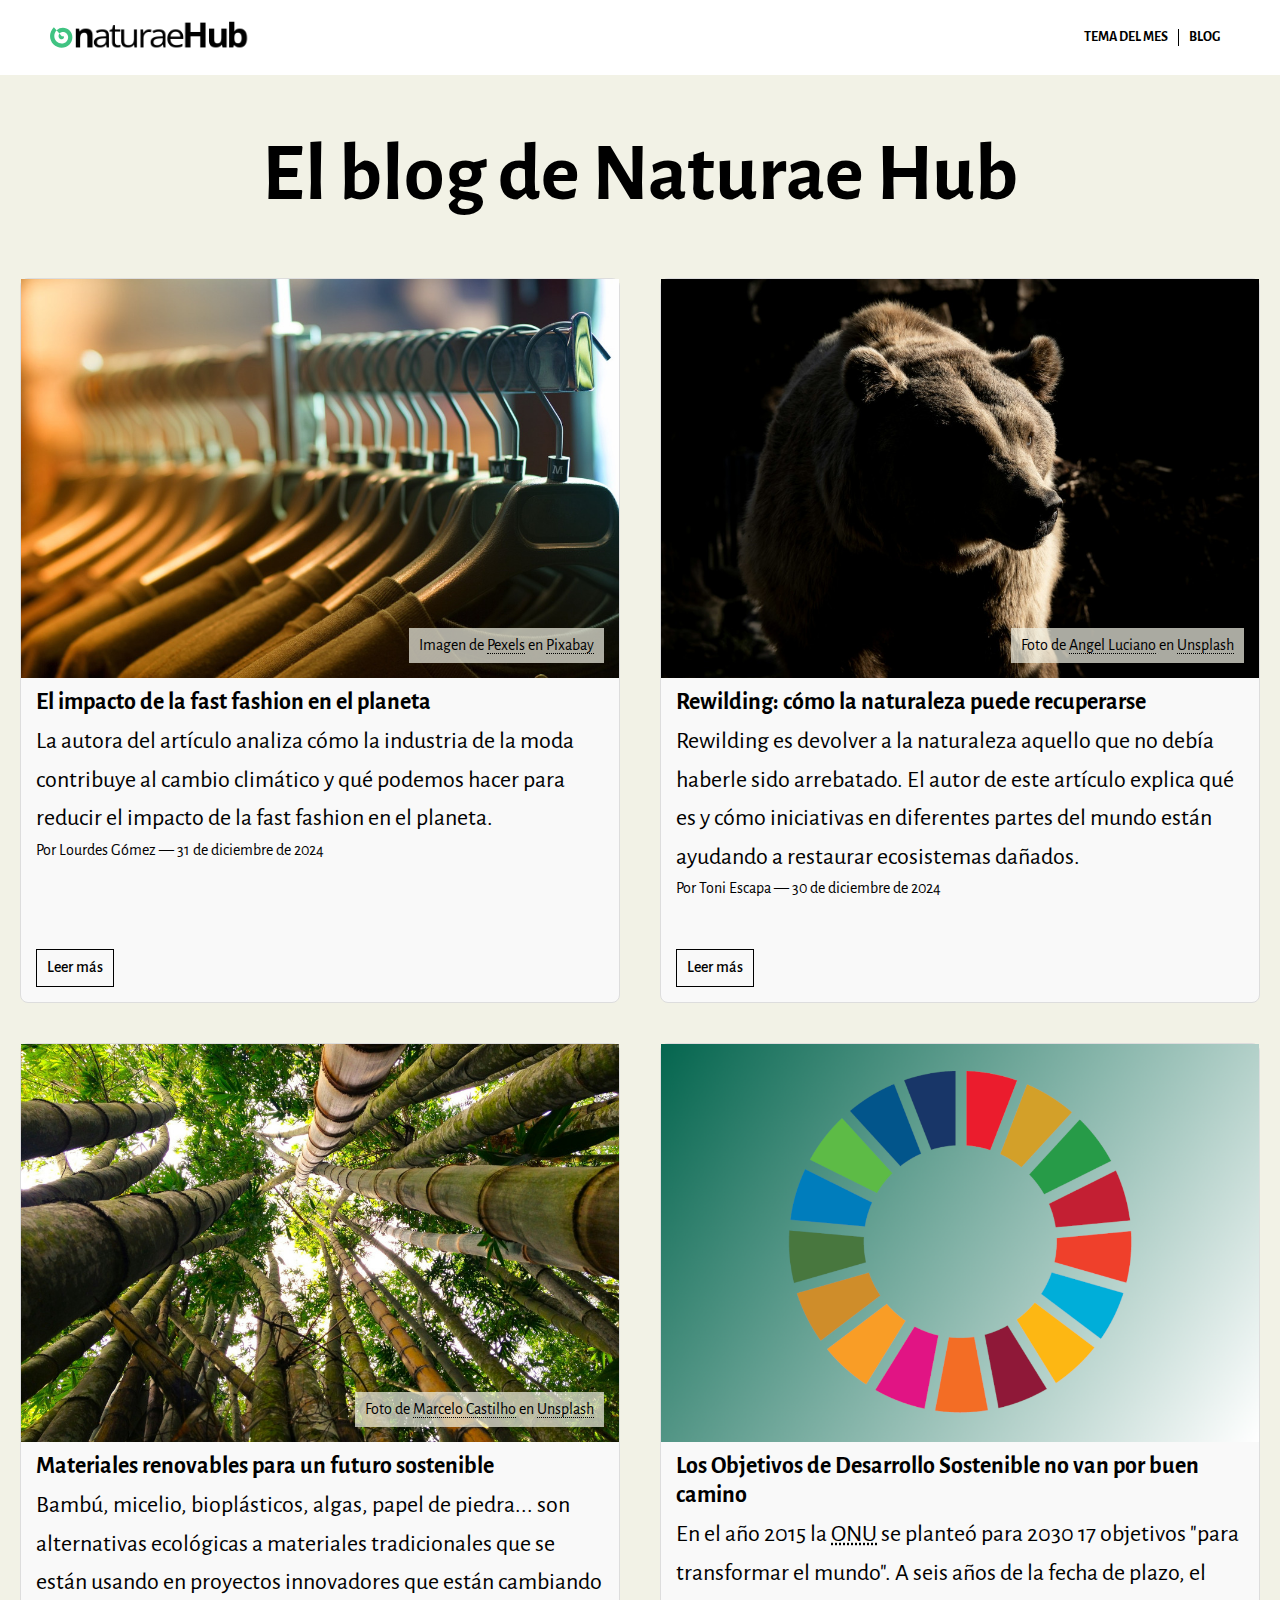
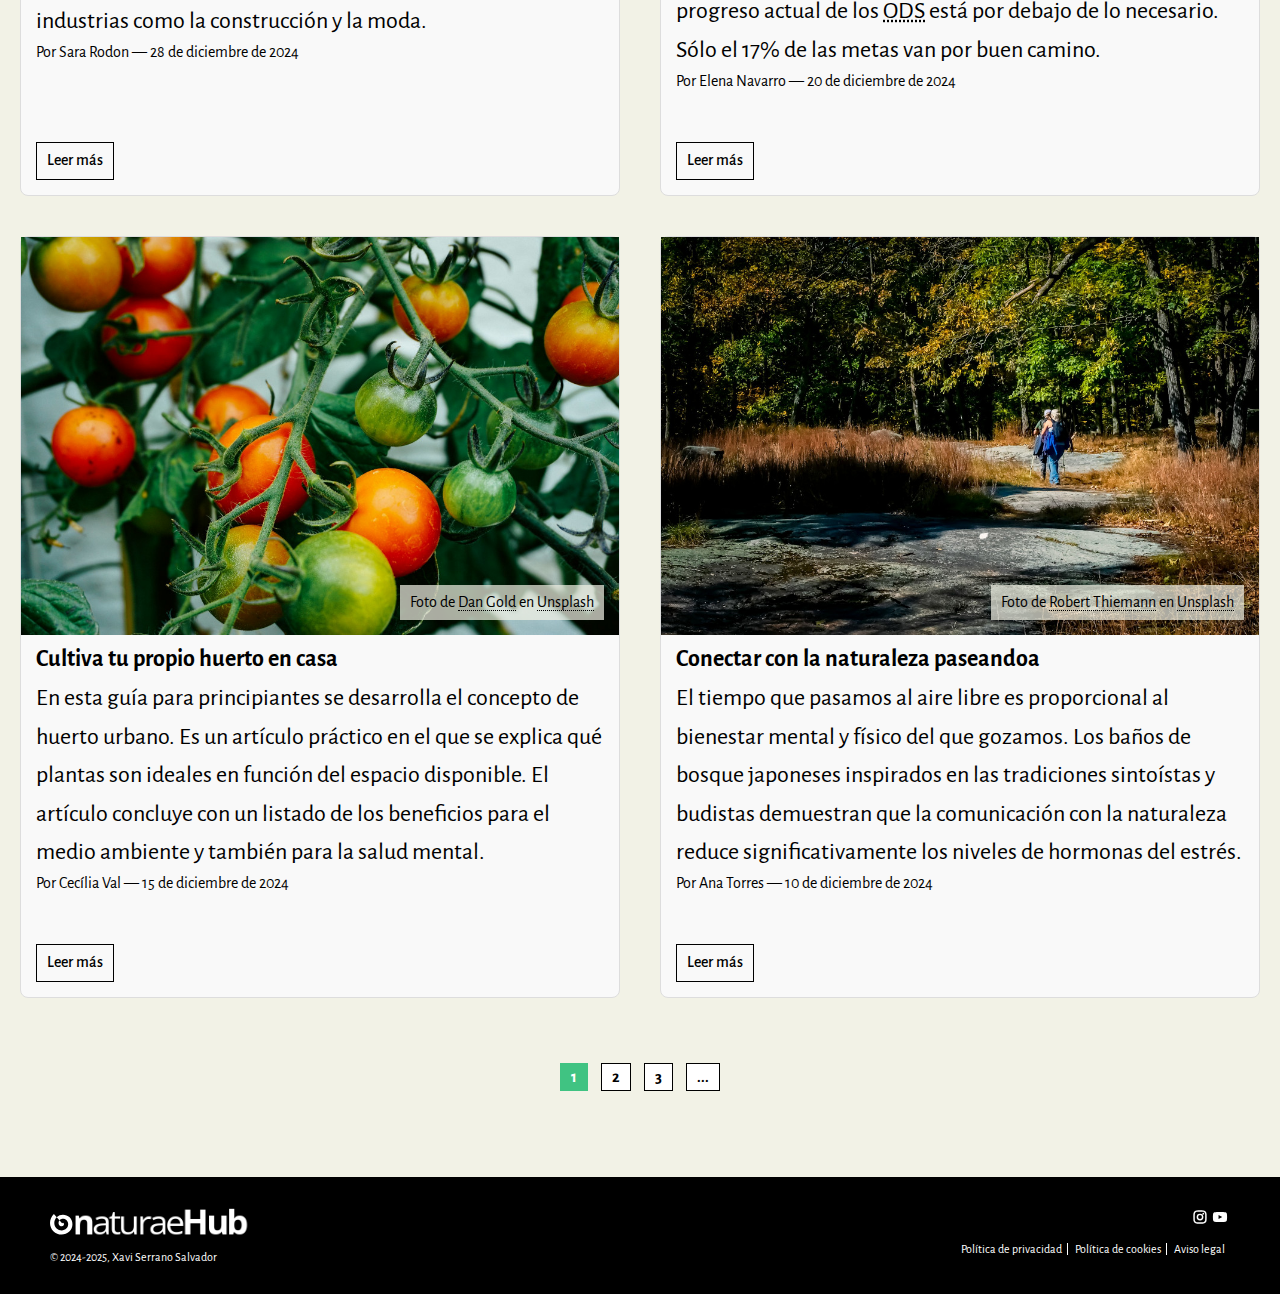
==== commit 9e92aa1c: "blog y post css" ====
--- a/blog.html
+++ b/blog.html
@@ -87,22 +87,11 @@
         <p class="autora">Por Ana Torres — 10 de diciembre de 2024</p>
         <button><a href="">Leer más</a></button>
       </article>
-
-      <article>
-        <div>
-          <img src="/img/blog-fast-fashion.jpg" alt="">
-          <p>Imagen de <a href="https://pixabay.com/es/users/pexels-2286921/?utm_source=link-attribution&utm_medium=referral&utm_campaign=image&utm_content=1834650">Pexels</a> en <a href="https://pixabay.com/es//?utm_source=link-attribution&utm_medium=referral&utm_campaign=image&utm_content=1834650">Pixabay</a></p>
-        </div>
-        <h3>El impacto de la <span>fast fashion</span> en el planeta</h3>
-        <p>La autora del artículo analiza cómo la industria de la moda contribuye al cambio climático y qué podemos hacer para reducir el impacto de la fast fashion en el planeta.</p>
-        <p class="autora">Por Lourdes Gómez — 31 de diciembre de 2024</p>
-        <button><a href="">Leer más</a></button>
-      </article>
     </section>
   </main>
 
 
-  <div>
+  <div class="paginado">
     <a href="">1</a>
     <a href="">2</a>
     <a href="">3</a>
--- a/css/estilos.css
+++ b/css/estilos.css
@@ -31,10 +31,6 @@
 
 a::after {
   text-decoration: none;
-}
-
-.background-section-2 {
-  background-image: url(/img/post-fast-fashion.jpg);
 }
 
 footer {
@@ -594,25 +590,36 @@
 }
 
 
+/* Blog */
+
 
 .content-blog {
   width: 100%;
   align-items: center;
   justify-content: center;
-  padding-inline: 30px;
+  padding-inline: 60px;
+}
+
+.content-blog h1 {
+  padding-block: 50px 55px;
+  text-align: center;
 }
 
 .content-blog section {
   display: grid;
   grid-template-columns: repeat(3, 1fr);
   grid-template-rows: repeat(2, auto);
-  gap: 20px;
-  padding: 20px;
+  gap: 40px;
 }
 
 .content-blog section article {
-  height: 800px;
+  height: 100%;
   position: relative;
+}
+
+.content-blog section article button {
+  position: absolute;
+  bottom: 15px;
 }
 
 .content-blog h3 {
@@ -633,10 +640,10 @@
   position: absolute;
   right: 0;
   bottom: 0;
-  margin-right: 10px;
-  margin-bottom: 15px;
-  font-size: 12px;
-  padding: 5px;
+  margin-right: 15px;
+  margin-bottom: 20px;
+  font-size: 16px;
+  padding: 5px 10px;
   background-color: var(--var-beige-modificado);
 }
 
@@ -652,15 +659,39 @@
 
 .autora {
   font-size: 16px;
-}
-
-
+  margin-bottom: 100px;
+}
+
+.paginado {
+  padding-block: 70px 90px;
+  text-align: center;
+}
+
+.paginado a {
+  background-color: var(--var-blanco);
+  border: 1px solid var(--var-negro);
+  padding: 5px 10px;
+  margin-inline: 5px;
+  font-size: 16px;
+  font-weight: bold;
+  transition: all .2s ease-in-out;
+}
+
+.paginado a:first-child, .paginado a:hover {
+  background-color: var(--var-verde);
+  color: var(--var-blanco);
+  border: 1px solid var(--var-verde);
+}
 
 @media (width <= 1550px) {
   .content-blog section {
     grid-template-columns: 1fr 1fr;
     grid-template-rows: auto;
   }
+
+  .content-blog {
+    padding-inline: 20px;
+  }
 }
 
 @media (width <= 430px) {
@@ -668,4 +699,89 @@
     grid-template-columns: 1fr;
     grid-template-rows: auto;
   }
-}
+
+  .content-blog h1 {
+    font-size: 38px;
+    padding-block: 30px 35px;
+  }
+
+  .content-blog section article p {
+    font-size: 16px
+  } 
+}
+
+
+
+
+/* POST */
+
+.introduccion {
+  width: 1140px;
+  margin: auto;
+}
+
+.introduccion h1 {
+  font-size: 68px;
+  margin-bottom: 50px;
+}
+
+.introduccion p {
+  padding-block: 20px;
+}
+
+.barra-navegacion ul {
+  display: flex;
+  list-style: none;
+  padding-block: 30px 40px;
+  font-size: 18px;
+}
+
+.barra-navegacion ul li::after {
+  content:">";
+  font-size: 18px;
+  margin-inline: 5px;
+}
+
+.barra-navegacion ul li:last-child::after {
+  content:"";
+}
+
+.background-section-post {
+  background-image: url(/img/post-fast-fashion.jpg);
+  height: 500px;
+  background-size:cover;
+  background-position: center;
+  margin-left: 0;
+  position: relative;
+}
+
+.content-post {
+  margin-top: 50px;
+}
+
+.content-post section p:first-child {
+  margin-bottom: 30px;
+}
+
+.content-post section article h2 {
+  padding-block: 25px;
+}
+
+figure {
+  width: 850px;
+}
+
+.video-article {
+  text-align: center;
+}
+
+.video-article figure {
+  margin: 0 auto;
+  max-width: 850px; /* Para controlar el tamaño máximo del video */
+}
+
+.video-article iframe {
+  width: 100%;
+  height: 500px;
+  border: none;
+}
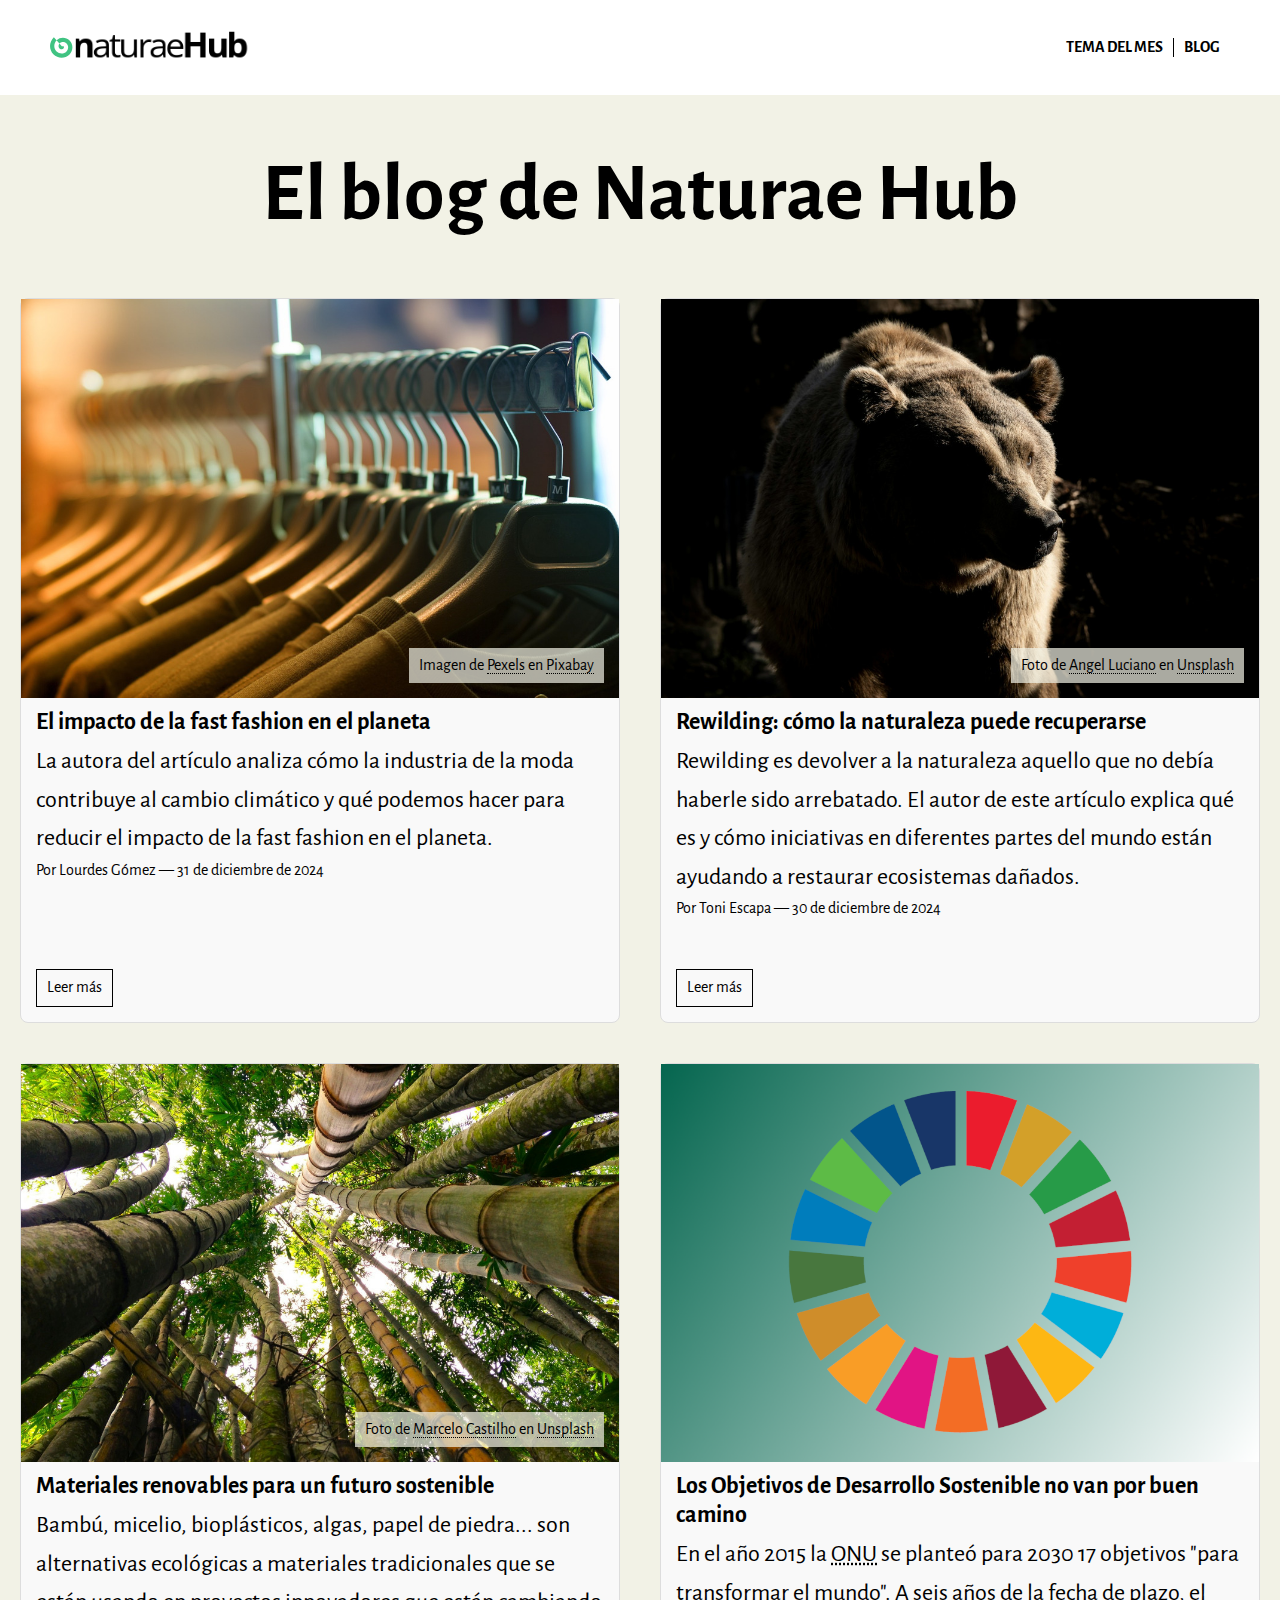
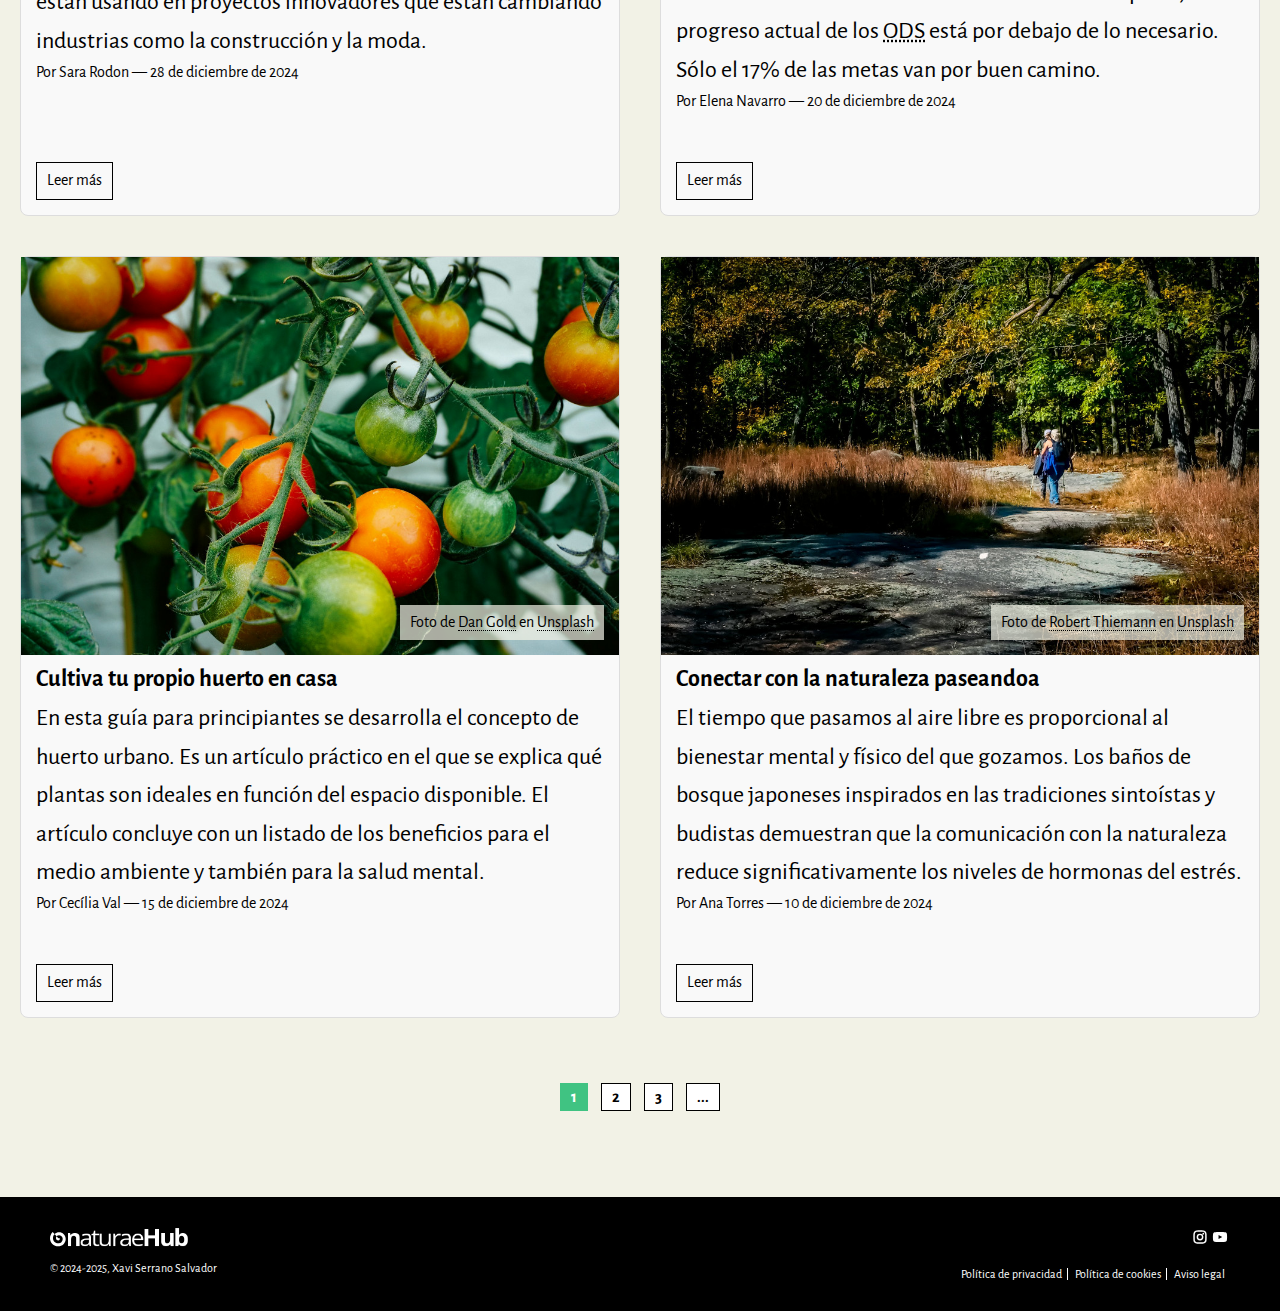
==== commit 2da3f871: "Correccion index html y css" ====
--- a/blog.html
+++ b/blog.html
@@ -31,7 +31,7 @@
         <h3><a href="">El impacto de la <span>fast fashion</span> en el planeta</a></h3>
         <p>La autora del artículo analiza cómo la industria de la moda contribuye al cambio climático y qué podemos hacer para reducir el impacto de la fast fashion en el planeta.</p>
         <p class="autora">Por Lourdes Gómez — 31 de diciembre de 2024</p>
-        <button><a href="">Leer más</a></button>
+        <a class="mas ler" href="">Leer más</a>
       </article>
 
       <article>
@@ -42,7 +42,7 @@
         <h3><a href=""><span>Rewilding</span>: cómo la naturaleza puede recuperarse</a></h3>
         <p>Rewilding es devolver a la naturaleza aquello que no debía haberle sido arrebatado. El autor de este artículo explica qué es y cómo iniciativas en diferentes partes del mundo están ayudando a restaurar ecosistemas dañados.</p>
         <p class="autora">Por Toni Escapa — 30 de diciembre de 2024</p>
-        <button><a href="">Leer más</a></button>
+        <a class="mas" href="">Leer más</a>
       </article>
 
       <article>
@@ -53,7 +53,7 @@
         <h3><a href="">Materiales renovables para un futuro sostenible</a></h3>
         <p>Bambú, micelio, bioplásticos, algas, papel de piedra... son alternativas ecológicas a materiales tradicionales que se están usando en proyectos innovadores que están cambiando industrias como la construcción y la moda.</p>
         <p class="autora">Por Sara Rodon — 28 de diciembre de 2024</p>
-        <button><a href="">Leer más</a></button>
+        <a class="mas" href="">Leer más</a>
       </article>
 
       <article>
@@ -63,7 +63,7 @@
         <h3><a href="">Los Objetivos de Desarrollo Sostenible no van por buen camino</a></h3>
         <p>En el año 2015 la <abbr title="Organización de las Naciones Unidas">ONU</abbr> se planteó para 2030 17 objetivos "para transformar el mundo". A seis años de la fecha de plazo, el progreso actual de los <abbr title="Objetivos de Desarrollo Sostenible">ODS</abbr> está por debajo de lo necesario. Sólo el 17% de las metas van por buen camino.</p>
         <p class="autora">Por Elena Navarro — 20 de diciembre de 2024</p>
-        <button><a href="">Leer más</a></button>
+        <a class="mas" href="">Leer más</a>
       </article>
 
       <article>
@@ -74,7 +74,7 @@
         <h3><a href="">Cultiva tu propio huerto en casa</a></h3>
         <p>En esta guía para principiantes se desarrolla el concepto de huerto urbano. Es un artículo práctico en el que se explica qué plantas son ideales en función del espacio disponible. El artículo concluye con un listado de los beneficios para el medio ambiente y también para la salud mental.</p>
         <p class="autora">Por Cecília Val — 15 de diciembre de 2024</p>
-        <button><a href="">Leer más</a></button>
+        <a class="mas" href="">Leer más</a>
       </article>
 
       <article>
@@ -85,7 +85,7 @@
         <h3>Conectar con la naturaleza paseandoa</h3>
         <p>El tiempo que pasamos al aire libre es proporcional al bienestar mental y físico del que gozamos. Los baños de bosque japoneses inspirados en las tradiciones sintoístas y budistas demuestran que la comunicación con la naturaleza reduce significativamente los niveles de hormonas del estrés.</p>
         <p class="autora">Por Ana Torres — 10 de diciembre de 2024</p>
-        <button><a href="">Leer más</a></button>
+        <a class="mas" href="">Leer más</a>
       </article>
     </section>
   </main>
--- a/css/estilos.css
+++ b/css/estilos.css
@@ -1,3 +1,5 @@
+/* Estilos generales */
+
 :root {
   --var-negro: rgb(0, 0, 0);
   --var-blanco: rgb(255, 255, 255);
@@ -6,8 +8,6 @@
   --var-beige-modificado: rgba(242, 242, 230, 0.7);
 }
 
-
-
 *, *::before, *::after {
   padding: 0;
   margin: 0;
@@ -19,7 +19,6 @@
   background-color: var(--var-beige);
 }
 
-
 span {
   font-weight: bold;
 }
@@ -40,16 +39,14 @@
 
 header {
   display: flex;
-  padding-inline: 50px;
   justify-content: space-between;
   align-items: center;
-  padding: 20px 50px;
+  padding: 30px 50px;
   background-color: var(--var-blanco);
   width: 100%;
 }
 
 img {
-  width: fit-content;
   width: 200px;
 }
 
@@ -58,7 +55,7 @@
 }
 
 nav a {
-  font-size: 14px;
+  font-size: 16px;
   text-transform: uppercase;
   padding-inline: 10px;
   transition: all .2s ease-in-out;
@@ -73,14 +70,49 @@
   color: var(--var-verde);
 }
 
-
-.text {
-  text-align: center;
-  display: flex;
-  flex-direction: column;
-  gap: 48px;
-  margin-top: -12px;  
-}
+footer {
+  color: var(--var-blanco);
+  display: flex;
+  flex-direction: row;
+  justify-content: space-between;
+  padding: 30px 50px;
+}
+
+footer a {
+  color: var(--var-blanco);
+}
+
+.footer-left, .footer-politics{
+  font-size: 12px;
+}
+
+.footer-left img {
+  padding-bottom: 10px;
+  width: 140px;
+}
+
+footer a img {
+  width: 20px;
+}
+
+.footer-social {
+  display: flex;
+  justify-content: end;
+  align-items: center;
+  padding-bottom: 15px;
+}
+
+.footer-politics a {
+  border-right: 1px solid;
+  padding-inline: 5px;
+}
+
+.footer-politics a:last-child {
+  border-right: none;
+}
+
+
+/* Index */
 
 h1 { 
   font-size: 82px;
@@ -103,7 +135,15 @@
   color: var(--var-blanco);
 }
 
-.font {
+.text {
+  text-align: center;
+  display: flex;
+  flex-direction: column;
+  gap: 48px;
+  margin-top: -12px;  
+}
+
+.fuente {
   position: absolute;
   right: 15px;
   bottom: 15px;
@@ -147,7 +187,7 @@
 }
 
 .form-article {
-  margin-top: 135px;
+  margin-top: 132px;
   width: 40%;
 }
 
@@ -185,8 +225,10 @@
   border: 1px solid var(--var-negro);
   display: block;
   font-size: 18px;
-  width: 100px;
-  padding-block: 5px;
+  width: 110px;
+  margin-top: 8px;
+  padding: 5px 10px;
+  cursor: pointer;
 }
 
 
@@ -194,7 +236,7 @@
   padding-right: 30px;
 }
 
-.historias article {
+.historias div {
   display: flex;
   flex-direction: row;
   justify-content: space-between;
@@ -219,66 +261,20 @@
   margin-bottom: 50px;
 }
 
-.bloque a {
+.bloque h3 {
   font-size: 26px;
   font-weight: 600;
 }
 
-button {
+.mas {
   position: absolute;
-  padding: 5px;
+  padding: 5px 10px;
   background-color: transparent;
   border: 1px solid black;
   bottom: 25px;
-}
-
-button a {
-  font-weight: 500;
+  font-weight: 400;
   font-size: 16px;
-  padding: 5px;
   line-height: 1.6;
-}
-
-
-footer {
-  color: var(--var-blanco);
-  display: flex;
-  flex-direction: row;
-  justify-content: space-between;
-  padding: 30px 50px;
-}
-
-footer a {
-  color: var(--var-blanco);
-}
-
-.footer-left, .footer-politics{
-  font-size: 12px;
-
-}
-
-.footer-left img {
-  padding-bottom: 10px;
-}
-
-footer a img {
-  width: 20px;
-}
-
-.footer-social {
-  display: flex;
-  justify-content: end;
-  align-items: center;
-  padding-bottom: 10px;
-}
-
-.footer-politics a {
-  border-right: 1px solid;
-  padding-inline: 5px;
-}
-
-.footer-politics a:last-child {
-  border-right: none;
 }
 
 
@@ -288,6 +284,14 @@
     text-align: center;
   }
 
+  .text h1 {
+    font-size: 70px;
+  }
+
+  .subtitulo {
+    padding-inline: 30px;
+  }
+
   nav a {
     margin-block: 5px;
   }
@@ -298,7 +302,11 @@
   
   main {
     width: 100%;
-    padding-inline: 30px;
+    padding-inline: 10px;
+  }
+  
+  .content-index h2 {
+    font-size: 32px;
   }
 
   main p {
@@ -322,7 +330,7 @@
   }
 
   input {
-    width: 80%;
+    width: 60%;
   }
 
   form div input{
@@ -340,7 +348,6 @@
     padding-right: 0;
   }
 
-
   footer {
     flex-direction: column;
     justify-content: center;
@@ -348,8 +355,10 @@
   }
 
   .footer-social {
-    margin-top: 10px;
+    margin-block: 10px;
+    padding: 0;
     justify-content: center;
+
   }
 
   .footer-politics {
@@ -361,6 +370,7 @@
 
   .footer-politics a {
     border-right: none;
+    padding-block: 5px;
   }
 
 }
@@ -380,7 +390,7 @@
     align-items: start;
   }
 
-  .historias article {
+  .historias div {
     display: flex;
     flex-direction: column;
     align-items: center;
@@ -479,7 +489,6 @@
 }
 .descripcion p {
   font-size: 20px;
-
 }
 
 @media (width <= 1550px) {
@@ -617,9 +626,10 @@
   position: relative;
 }
 
-.content-blog section article button {
+.content-blog section article .mas {
   position: absolute;
   bottom: 15px;
+  left: 15px;
 }
 
 .content-blog h3 {
@@ -722,23 +732,27 @@
 
 .introduccion h1 {
   font-size: 68px;
-  margin-bottom: 50px;
+  margin-bottom: 20px;
 }
 
 .introduccion p {
   padding-block: 20px;
 }
 
+.introduccion p:last-child {
+  font-size: 22px;
+}
+
 .barra-navegacion ul {
   display: flex;
   list-style: none;
   padding-block: 30px 40px;
-  font-size: 18px;
+  font-size: 16px;
 }
 
 .barra-navegacion ul li::after {
   content:">";
-  font-size: 18px;
+  font-size: 16px;
   margin-inline: 5px;
 }
 
@@ -759,29 +773,156 @@
   margin-top: 50px;
 }
 
+.content-post section p {
+  font-size: 21.5px;
+}
+
 .content-post section p:first-child {
-  margin-bottom: 30px;
+  margin-bottom: 20px;
+  font-size: 33px;
 }
 
 .content-post section article h2 {
-  padding-block: 25px;
-}
-
-figure {
-  width: 850px;
-}
-
-.video-article {
-  text-align: center;
+  padding-block: 20px 15px;
+}
+
+figcaption {
+  font-size: 12px;
 }
 
 .video-article figure {
   margin: 0 auto;
-  max-width: 850px; /* Para controlar el tamaño máximo del video */
+  max-width: 850px;
+  width: 100%;
 }
 
 .video-article iframe {
   width: 100%;
-  height: 500px;
+  height: auto;
+  aspect-ratio: 16 / 9;
   border: none;
 }
+
+.content-post ol {
+  padding-left: 35px;
+}
+
+.content-post ol li {
+  font-size: 20px;
+  padding-top: 10px;
+}
+
+.intereses {
+  border-top: 1px solid var(--var-negro);
+  padding-top: 50px;
+  padding-inline: 50px;
+  margin-top: 50px;
+}
+
+.intereses h3 {
+  font-weight: 700;
+  font-size: 26px;
+  padding-bottom: 10px;
+}
+
+.intereses-imagenes {
+  display: grid;
+  gap: 50px;
+  margin-bottom: 100px;
+  grid-template-columns: repeat(auto-fit, minmax(200px, 1fr));
+}
+
+.intereses-imagenes article {
+  background-color: var(--var-blanco);
+  position: relative;
+  height: 425px;
+}
+
+.intereses-imagenes article div {
+  position: relative;
+}
+
+.intereses-imagenes article img {
+  width: 100%;
+}
+
+.titulo-interes {
+  padding-left: 15px;
+  padding-top: 10px;
+  font-size: 24px;
+  font-weight: 700;
+}
+
+.titulo-interes a {
+  border-bottom: none;
+}
+
+.intereses-imagenes article button {
+  left: 15px;
+  bottom: 15px;
+}
+
+.fuente-interes {
+  font-size: 12px;
+  padding: 0;
+  padding-block: 8px;
+  padding-inline: 8px;
+}
+
+@media (width <= 1550px) {
+  .introduccion {
+    padding-left: 10px;
+    width: 100%;
+  }
+
+  .intereses {
+    padding: 20px;
+    padding-top: 50px;
+  }
+
+  .introduccion h1 {
+    font-size: 40px;
+  }
+
+  .intereses-imagenes {
+    grid-template-columns: repeat(2, 1fr);
+    gap: 30px;
+  }
+
+  .intereses-imagenes article {
+    height: 475px;
+  }
+}
+
+@media (width <= 430px) {
+  .intereses-imagenes {
+    grid-template-columns: 1fr;
+    gap: 30px;
+  }
+
+  .intereses-imagenes article {
+    height: 375px;
+  }
+  
+  .intereses-imagenes article:nth-child(3) {
+    height: 400px;
+  }
+
+  .titulo-interes {
+    font-size: 18px;
+  }
+
+  .video-article figure {
+    max-width: 100%;
+  }
+
+  .content-post section p:first-child {
+    font-size: 24px;
+  }
+
+  .content-post ol li, p  {
+  font-size: 16px;
+  padding-top: 10px;
+  }
+
+}
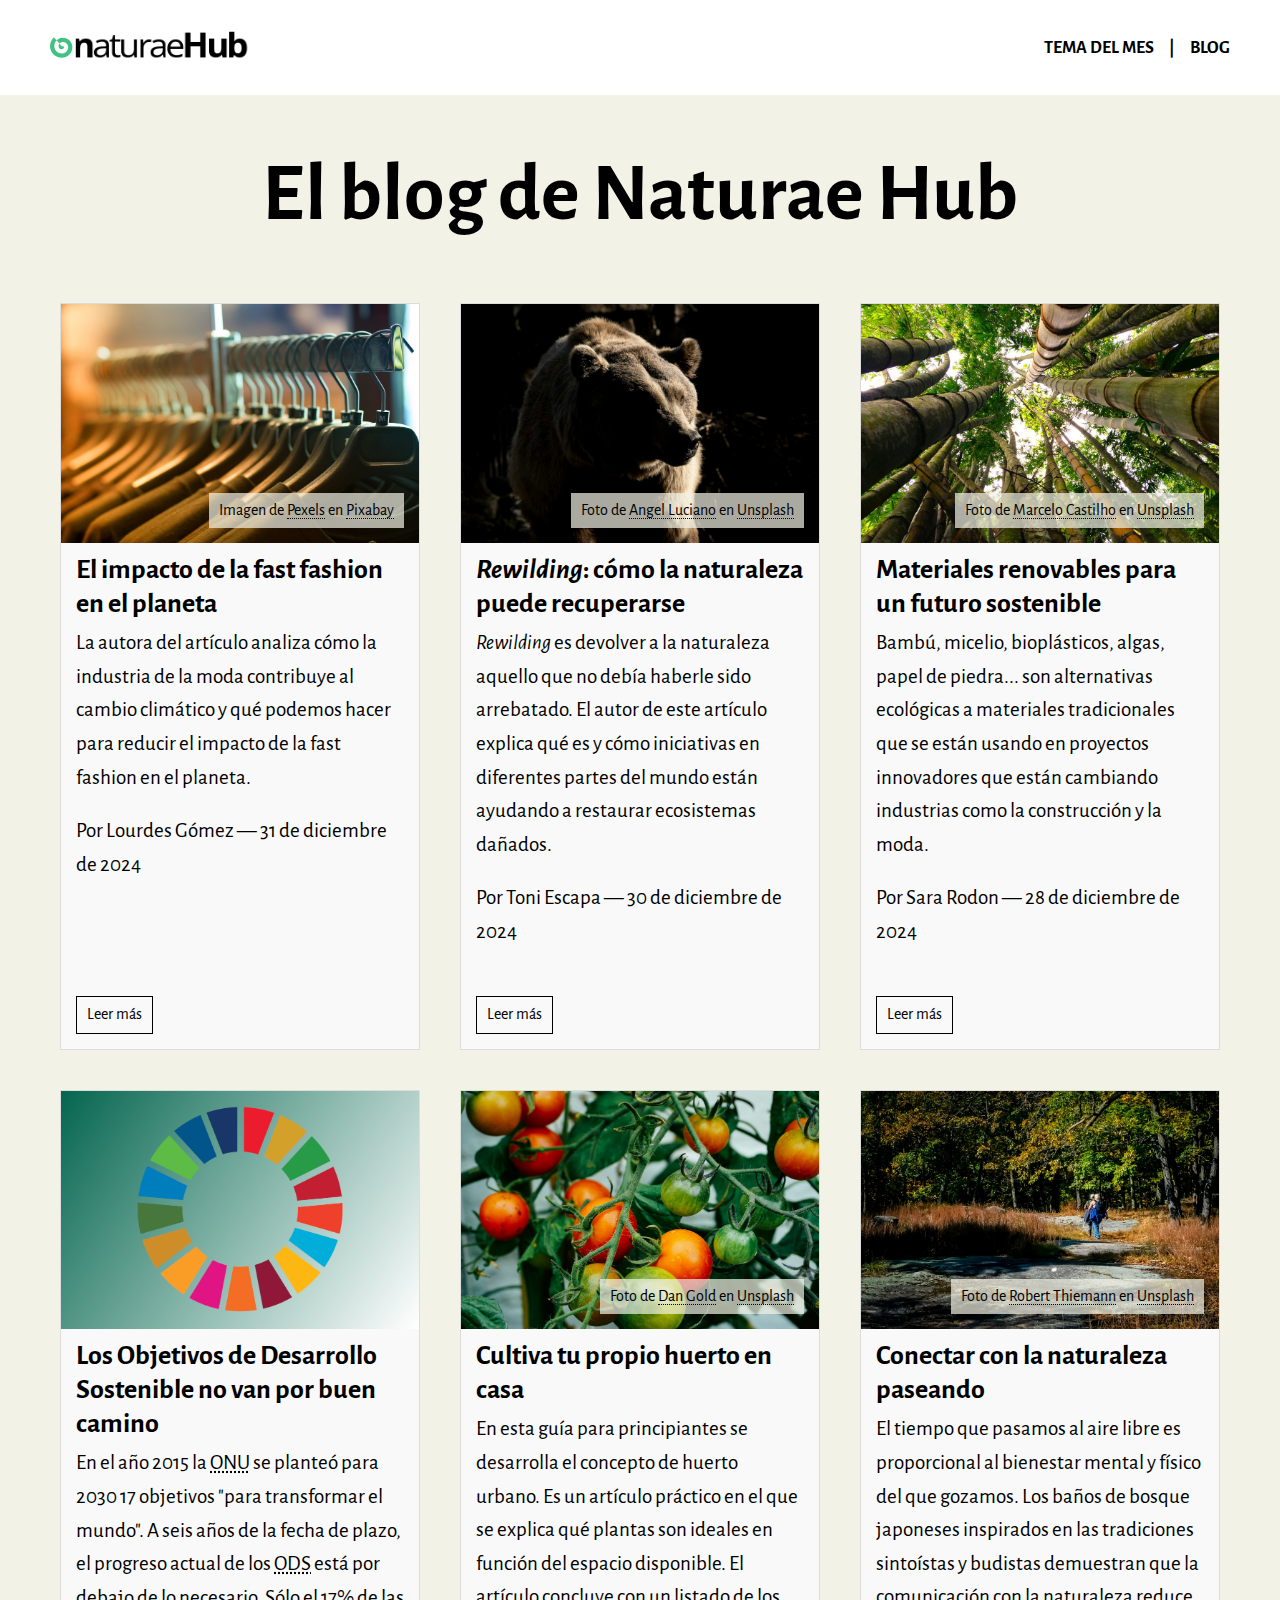
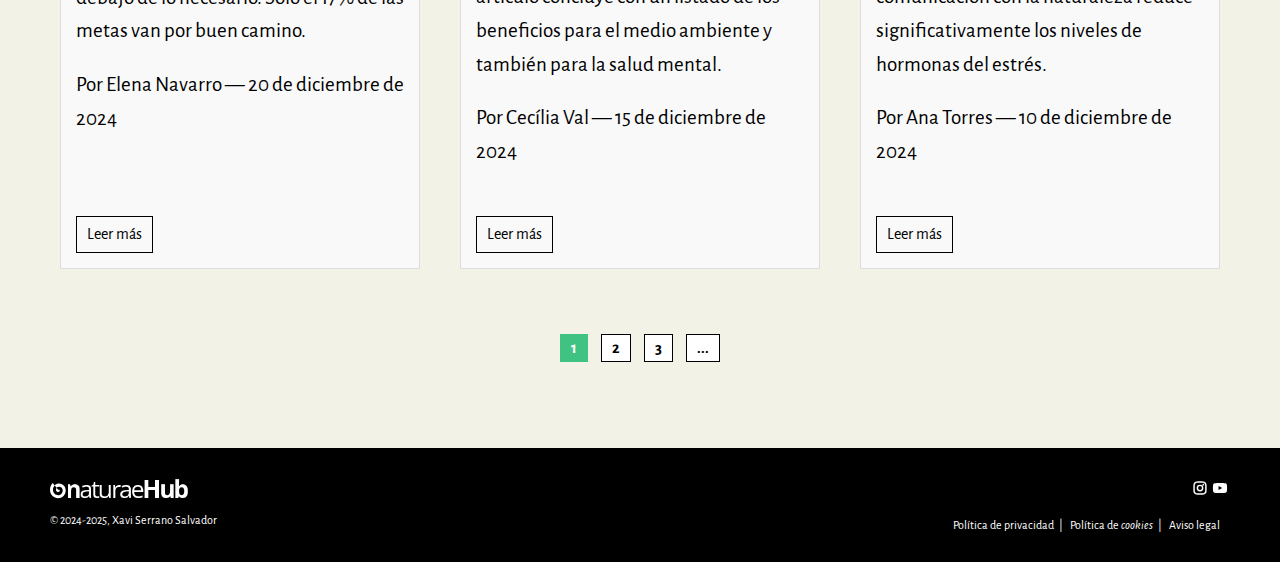
==== commit adc65156: "Tema, blog, post revision html y css" ====
--- a/blog.html
+++ b/blog.html
@@ -14,9 +14,9 @@
 <body>
   <header>
     <a href="index.html"><img src="img/logotip.svg" alt="Logo de naturaeHub"></a>
-    <nav>
-      <a href="tema-del-mes.html" class="tema"><p>Tema del mes</p></a>
-      <a href="blog.html"><p>Blog</p></a>
+    <nav class="nav-principal">
+      <a href="tema-del-mes.html" class="tema">Tema del mes</a>
+      <a href="blog.html">Blog</a>
     </nav>
   </header>
   
@@ -28,7 +28,7 @@
           <img src="/img/blog-fast-fashion.jpg" alt="Imagen de un perchero de ropa">
           <p>Imagen de <a href="https://pixabay.com/es/users/pexels-2286921/?utm_source=link-attribution&utm_medium=referral&utm_campaign=image&utm_content=1834650">Pexels</a> en <a href="https://pixabay.com/es//?utm_source=link-attribution&utm_medium=referral&utm_campaign=image&utm_content=1834650">Pixabay</a></p>
         </div>
-        <h3><a href="">El impacto de la <span>fast fashion</span> en el planeta</a></h3>
+        <h3><a href="post.html">El impacto de la <span>fast fashion</span> en el planeta</a></h3>
         <p>La autora del artículo analiza cómo la industria de la moda contribuye al cambio climático y qué podemos hacer para reducir el impacto de la fast fashion en el planeta.</p>
         <p class="autora">Por Lourdes Gómez — 31 de diciembre de 2024</p>
         <a class="mas ler" href="">Leer más</a>
@@ -39,8 +39,8 @@
           <img src="/img/blog-oso.jpg" alt="Imagen de un oso">
           <p>Foto de <a href="https://unsplash.com/@roaming_angel?utm_content=creditCopyText&utm_medium=referral&utm_source=unsplash">Angel Luciano</a> en <a href="https://unsplash.com/photos/brown-grizzly-bear-crawling-in-the-woods-">Unsplash</a></p>
         </div>
-        <h3><a href=""><span>Rewilding</span>: cómo la naturaleza puede recuperarse</a></h3>
-        <p>Rewilding es devolver a la naturaleza aquello que no debía haberle sido arrebatado. El autor de este artículo explica qué es y cómo iniciativas en diferentes partes del mundo están ayudando a restaurar ecosistemas dañados.</p>
+        <h3><a href=""><i lang="en">Rewilding</i>: cómo la naturaleza puede recuperarse</a></h3>
+        <p><i lang="en">Rewilding</i> es devolver a la naturaleza aquello que no debía haberle sido arrebatado. El autor de este artículo explica qué es y cómo iniciativas en diferentes partes del mundo están ayudando a restaurar ecosistemas dañados.</p>
         <p class="autora">Por Toni Escapa — 30 de diciembre de 2024</p>
         <a class="mas" href="">Leer más</a>
       </article>
@@ -82,7 +82,7 @@
           <img src="/img/blog-caminar.jpg" alt="Imagen de un camino en la naturaleza">
           <p>Foto de <a href="https://unsplash.com/@rthiemann?utm_content=creditCopyText&utm_medium=referral&utm_source=unsplash">Robert Thiemann</a> en <a href="https://unsplash.com/photos/2-person-walking-on-road-between-green-trees-during-daytime-3bYUmYV397E?utm_content=creditCopyText&utm_medium=referral&utm_source=unsplash">Unsplash</a></p>
         </div>
-        <h3>Conectar con la naturaleza paseandoa</h3>
+        <h3><a href="">Conectar con la naturaleza paseando</a></h3>
         <p>El tiempo que pasamos al aire libre es proporcional al bienestar mental y físico del que gozamos. Los baños de bosque japoneses inspirados en las tradiciones sintoístas y budistas demuestran que la comunicación con la naturaleza reduce significativamente los niveles de hormonas del estrés.</p>
         <p class="autora">Por Ana Torres — 10 de diciembre de 2024</p>
         <a class="mas" href="">Leer más</a>
@@ -110,7 +110,7 @@
       </div>
       <div class="footer-politics">
         <a href="">Política de privacidad</a>
-        <a href="">Política de cookies</a>
+        <a href="">Política de <i lang="en">cookies</i></a>
         <a href="">Aviso legal</a>
       </div>
     </div>
--- a/css/estilos.css
+++ b/css/estilos.css
@@ -32,10 +32,7 @@
   text-decoration: none;
 }
 
-footer {
-  background: black;
-  width: 100%;
-}
+
 
 header {
   display: flex;
@@ -54,16 +51,17 @@
   display: flex;
 }
 
-nav a {
-  font-size: 16px;
+.nav-principal a {
+  font-size: 18px;
   text-transform: uppercase;
-  padding-inline: 10px;
   transition: all .2s ease-in-out;
   font-weight: 600;
 }
 
-.tema {
-  border-right: 1px solid;
+.tema::after {
+  content: "|";
+  position: relative;
+  padding-inline: 15px;
 }
 
 nav a:hover {
@@ -71,6 +69,8 @@
 }
 
 footer {
+  background: var(--var-negro);
+  width: 100%;
   color: var(--var-blanco);
   display: flex;
   flex-direction: row;
@@ -80,6 +80,11 @@
 
 footer a {
   color: var(--var-blanco);
+  transition: all .2s ease-in-out;
+}
+
+footer a:hover {
+  color: var(--var-verde);
 }
 
 .footer-left, .footer-politics{
@@ -102,13 +107,17 @@
   padding-bottom: 15px;
 }
 
-.footer-politics a {
-  border-right: 1px solid;
+.footer-social a:hover img {
+  opacity: 0.7;
+}
+
+.footer-politics a:after {
+  content: "|";
   padding-inline: 5px;
 }
 
-.footer-politics a:last-child {
-  border-right: none;
+.footer-politics a:last-child::after {
+  content: "";
 }
 
 
@@ -207,6 +216,10 @@
   outline: none;
   border: none;
   padding: 10px;
+}
+
+form input:focus {
+  border: 1px solid var(--var-negro);
 }
 
 .form-article .politica-privacidad {
@@ -270,11 +283,16 @@
   position: absolute;
   padding: 5px 10px;
   background-color: transparent;
-  border: 1px solid black;
+  border: 1px solid var(--var-negro);
   bottom: 25px;
   font-weight: 400;
   font-size: 16px;
   line-height: 1.6;
+  transition: all .2s ease-in-out;
+}
+
+.mas:hover, input[type="submit"]:hover {
+  border: 1px solid var(--var-verde)
 }
 
 
@@ -296,8 +314,9 @@
     margin-block: 5px;
   }
 
-  nav a:first-child {
-    border-right: none;
+  .tema:after {
+    content: "";
+    padding: 0;
   }
   
   main {
@@ -369,8 +388,11 @@
   }
 
   .footer-politics a {
-    border-right: none;
     padding-block: 5px;
+  }
+
+  .footer-politics a::after {
+    content: "";
   }
 
 }
@@ -417,6 +439,7 @@
 aside nav {
   display: flex;
   flex-direction: column;
+  font-weight: 600;
   height: 100%;
   width: 100%;
   padding: 60px 100px 0 50px;
@@ -426,8 +449,10 @@
 aside nav ul li {
   list-style: none;
 }
+
 aside nav ul li a {
   text-transform: capitalize;
+  transition: all .2s ease-in-out;
 }
 
 .tema-titulo {
@@ -441,7 +466,7 @@
   padding-bottom: 10px;
 }
 
-.animales-peligro {
+.tema-content {
   width: 100%;
 }
 
@@ -487,11 +512,12 @@
   flex: 1;
   margin-left: 40px;
 }
+
 .descripcion p {
   font-size: 20px;
 }
 
-@media (width <= 1550px) {
+@media (width <= 1024px) {
 
   .tema-titulo {
     font-size: 36px;
@@ -554,7 +580,7 @@
     margin-block: 10px;
   }
 
-  .animales-peligro {
+  .tema-content {
     padding-inline: 10px;
   }
 
@@ -584,6 +610,9 @@
 
 @media (width <= 430px) {
   
+  h1 span {
+    padding-block: 5px;
+  }
   .tema-titulo {
     padding-inline: 100px;
   }
@@ -600,7 +629,6 @@
 
 
 /* Blog */
-
 
 .content-blog {
   width: 100%;
@@ -610,7 +638,7 @@
 }
 
 .content-blog h1 {
-  padding-block: 50px 55px;
+  padding-block: 50px 60px;
   text-align: center;
 }
 
@@ -633,8 +661,21 @@
 }
 
 .content-blog h3 {
-  font-size: 24px;
+  font-size: 28px;
   padding-block: 5px;
+  transition: all .2s ease-in-out;
+}
+
+.content-blog h3 a {
+  transition: all .2s ease-in-out;
+}
+
+.content-blog h3 a:hover {
+  color: var(--var-verde);
+}
+
+.content-blog p {
+  font-size: 21px;
 }
 
 .content-blog section div {
@@ -660,16 +701,15 @@
 .content-blog article {
   background-color: #f9f9f9;
   border: 1px solid #ddd;
-  border-radius: 8px;
-}
-
-.content-blog h3, .content-blog p, .content-blog button {
+}
+
+.content-blog h3, .content-blog p {
   margin-inline: 15px;
 }
 
 .autora {
   font-size: 16px;
-  margin-bottom: 100px;
+  margin-block: 20px 100px;
 }
 
 .paginado {
@@ -693,7 +733,15 @@
   border: 1px solid var(--var-verde);
 }
 
-@media (width <= 1550px) {
+abbr {
+  cursor: help;
+}
+
+@media (width <= 1024px) {
+  
+  .content-blog h1 {
+    font-size: 44px;
+  }
   .content-blog section {
     grid-template-columns: 1fr 1fr;
     grid-template-rows: auto;
@@ -721,9 +769,7 @@
 }
 
 
-
-
-/* POST */
+/* Post */
 
 .introduccion {
   width: 1140px;
@@ -758,6 +804,12 @@
 
 .barra-navegacion ul li:last-child::after {
   content:"";
+}
+.barra-navegacion a {
+  transition: all .2s ease-in-out;
+}
+.barra-navegacion a:hover {
+  color: var(--var-verde);
 }
 
 .background-section-post {
@@ -835,7 +887,7 @@
 .intereses-imagenes article {
   background-color: var(--var-blanco);
   position: relative;
-  height: 425px;
+  height: 450px;
 }
 
 .intereses-imagenes article div {
@@ -857,7 +909,7 @@
   border-bottom: none;
 }
 
-.intereses-imagenes article button {
+.intereses-imagenes article .mas {
   left: 15px;
   bottom: 15px;
 }
